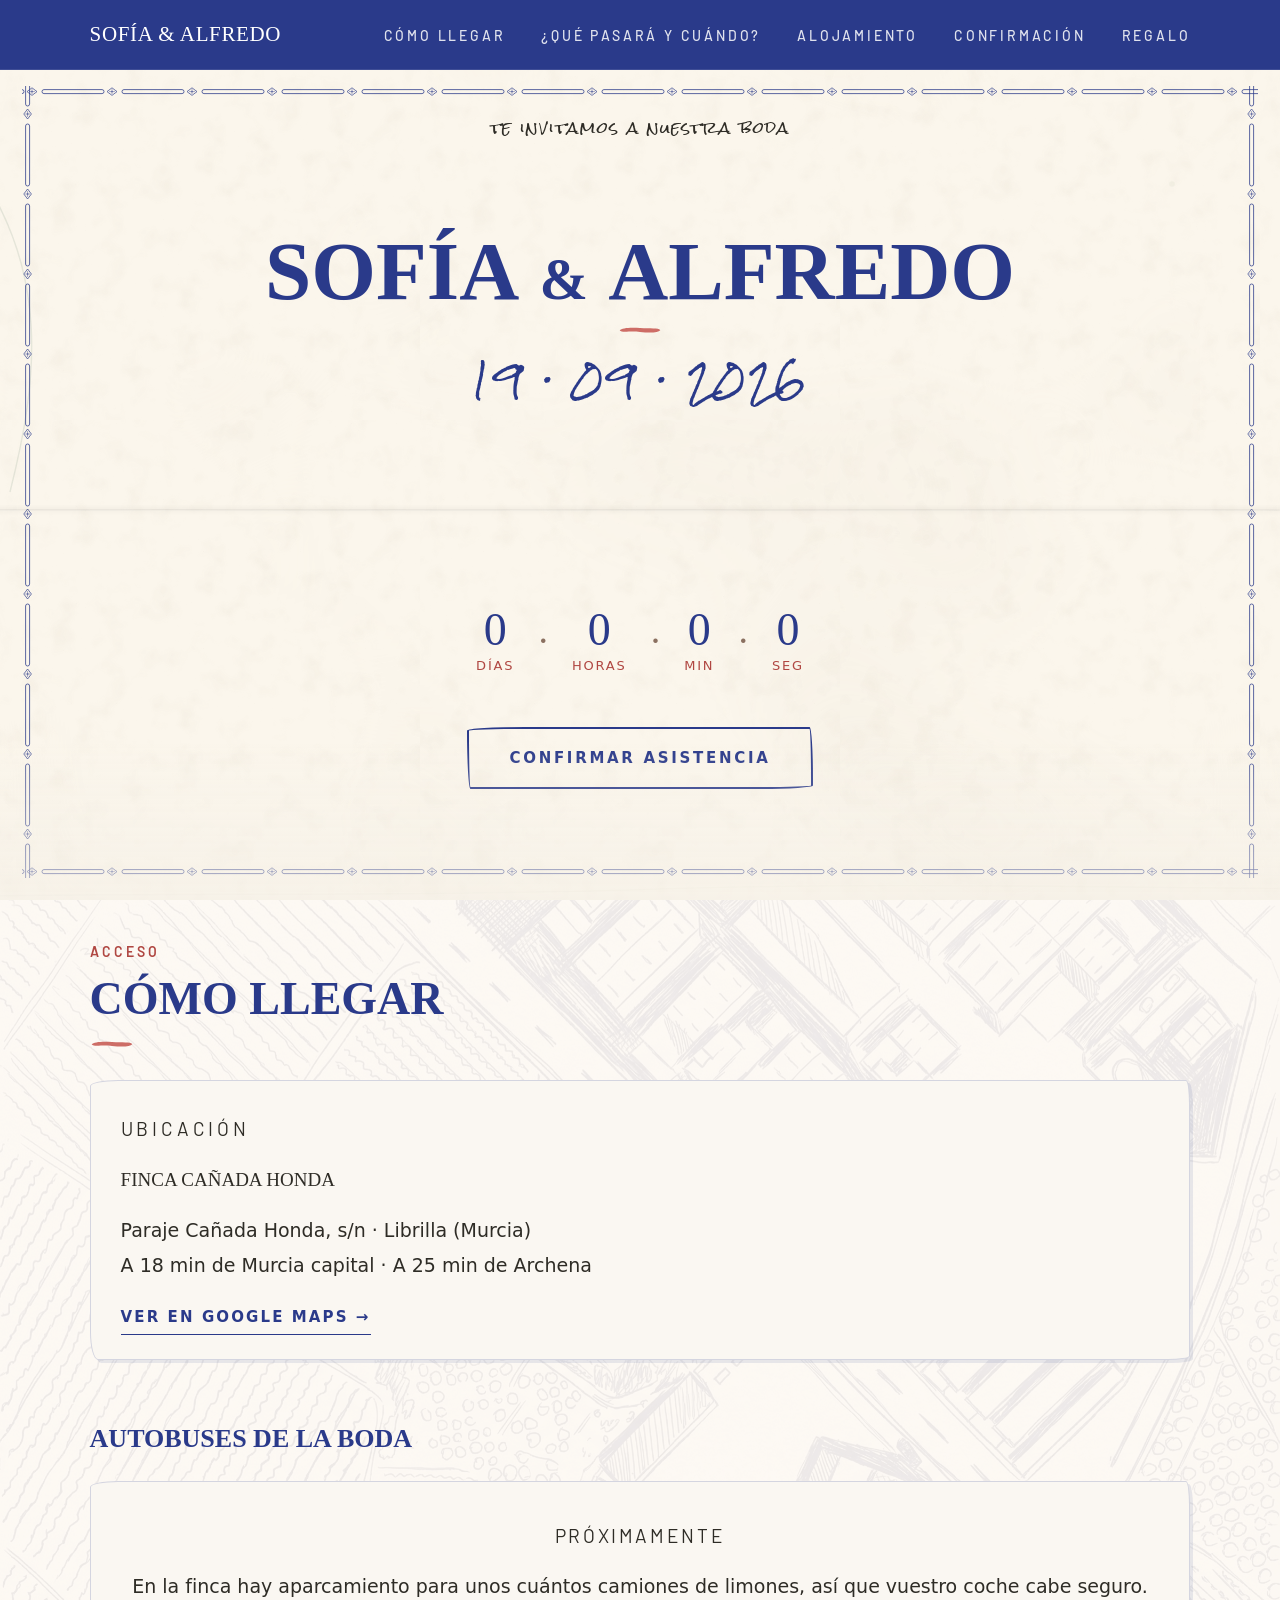
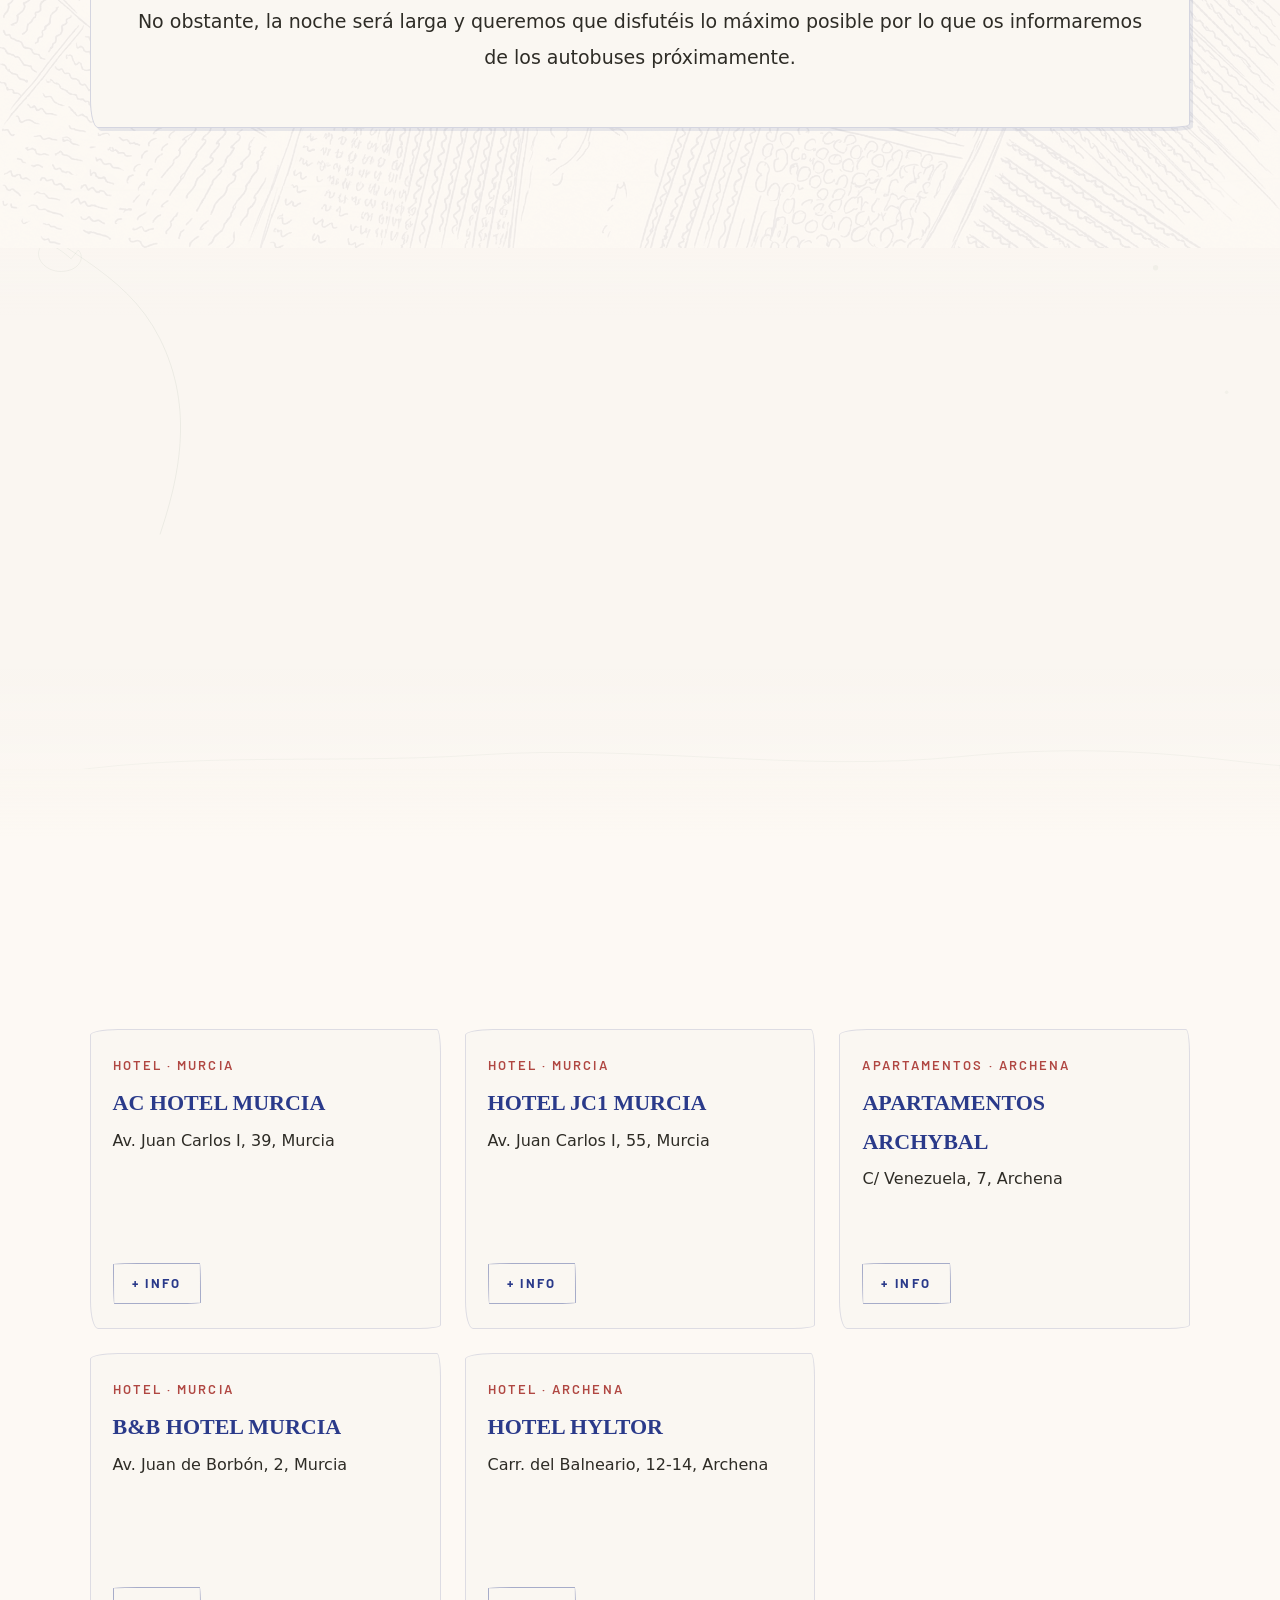
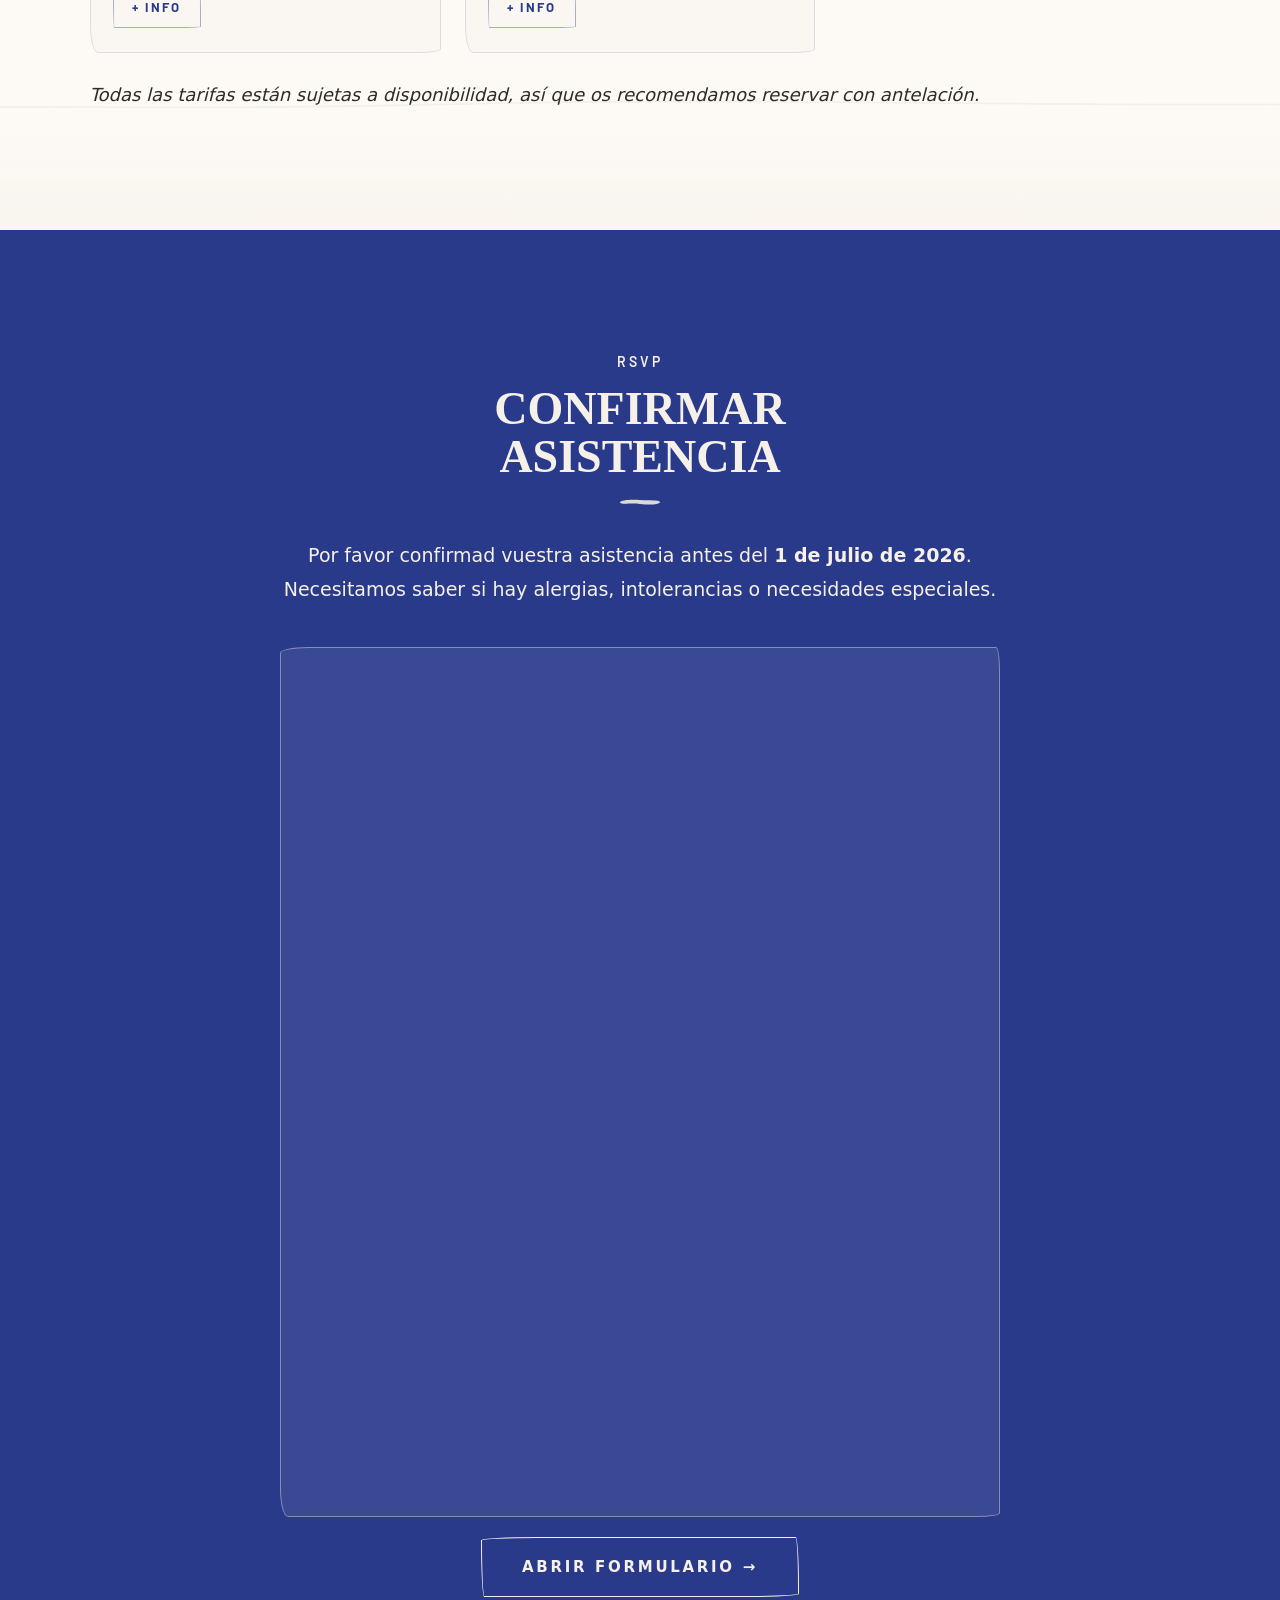
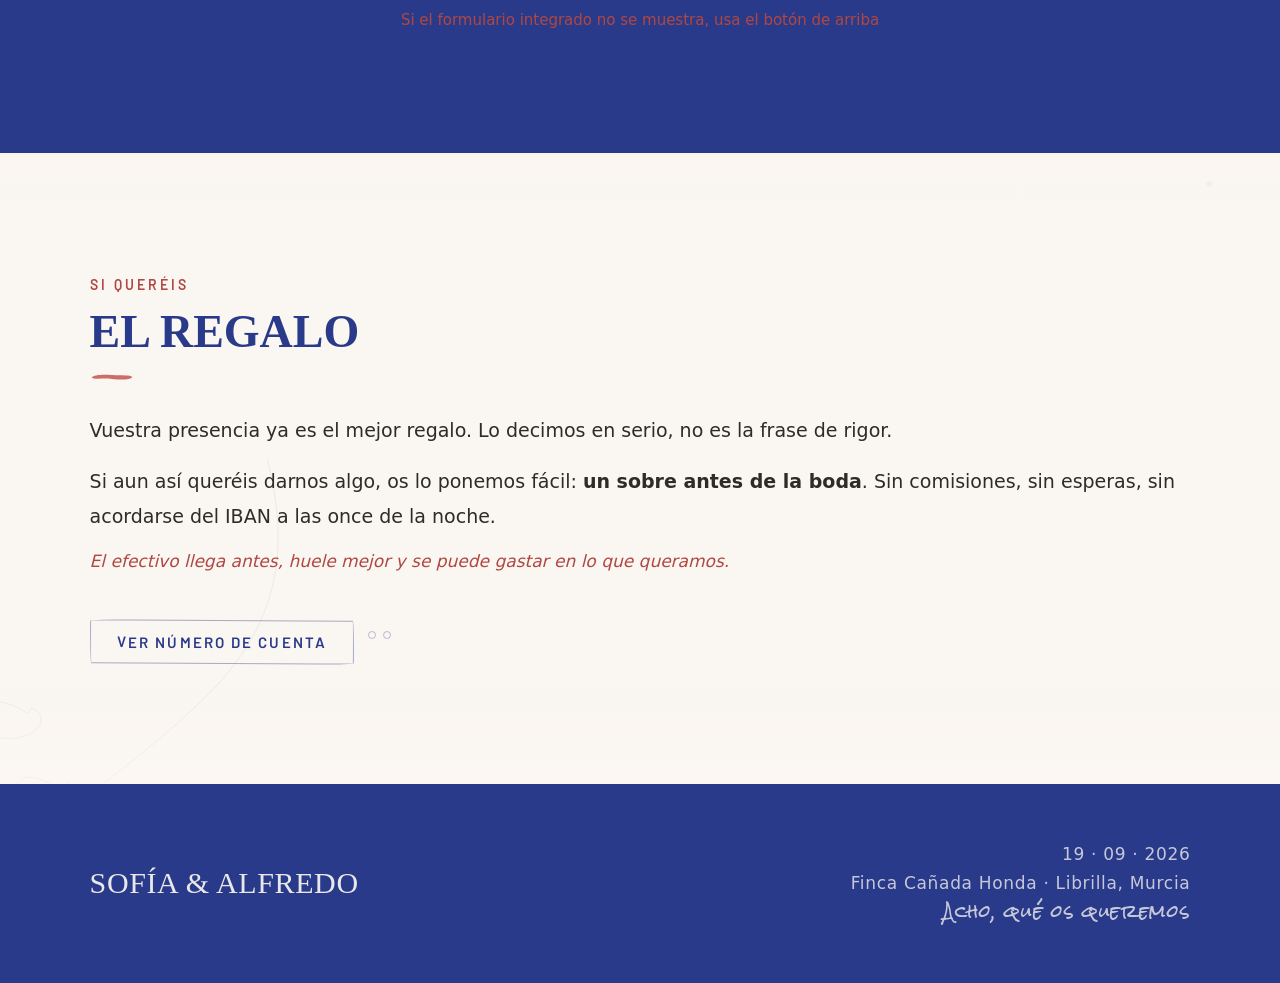
==== index.html @ ca41c2fd "Timeline: efecto dibujado a mano mucho más marcado - Círculos: beziers claramente asimétricos (radio" ====
<!DOCTYPE html>
<html lang="es">
<head>
  <meta charset="UTF-8" />
  <meta name="viewport" content="width=device-width, initial-scale=1.0" />
  <title>Boda Sofía & Alfredo</title>
  <link rel="icon" type="image/svg+xml" href="./favicon.svg" />
  <link rel="preconnect" href="https://fonts.googleapis.com">
  <link rel="preconnect" href="https://fonts.gstatic.com" crossorigin>
  <link href="https://fonts.googleapis.com/css2?family=Permanent+Marker&family=Shadows+Into+Light&family=Rock+Salt&family=Barlow:wght@500&display=swap" rel="stylesheet">
  <link rel="stylesheet" href="css/styles.css">
</head>
<body>

  <div aria-hidden="true" style="position: fixed; inset: 0; z-index: 0; pointer-events: none; overflow: hidden;">
    </div>

  <svg width="0" height="0" style="position: absolute;">
    <defs>
      <marker id="arrowhead" markerWidth="8" markerHeight="8" refX="6" refY="3" orient="auto">
        <path d="M0,0 L0,6 L8,3 z" fill="#2d5a3d" opacity="0.75" />
      </marker>
      <filter id="hand-drawn" x="-12%" y="-12%" width="124%" height="124%">
        <feTurbulence type="fractalNoise" baseFrequency="0.065" numOctaves="4" seed="9" result="noise"/>
        <feDisplacementMap in="SourceGraphic" in2="noise" scale="3" xChannelSelector="R" yChannelSelector="G"/>
      </filter>
    </defs>
  </svg>

  <nav>
    <div class="nav-logo">sofía & alfredo</div>
    <button class="nav-toggle" id="nav-toggle" aria-label="Abrir menú">
      <span></span>
      <span></span>
      <span></span>
    </button>
    <ul class="nav-menu" id="nav-menu">
      <li><a href="#comoLlegar">Cómo Llegar</a></li>
      <li><a href="#finca">¿Qué pasará y cuándo?</a></li>
      <li><a href="#alojamiento">Alojamiento</a></li>
      <li><a href="#confirmacion">Confirmación</a></li>
      <li><a href="#regalo">Regalo</a></li>
    </ul>
  </nav>

  <section class="hero" id="inicio">
    <div class="plx-layer" data-speed="0.14">
      <svg viewBox="0 0 1440 900" preserveAspectRatio="xMidYMid slice" fill="none" xmlns="http://www.w3.org/2000/svg">
        <path d="M0,780 C240,760 480,772 720,764 C960,756 1200,768 1440,762 L1440,900 L0,900Z" stroke="#2d5a3d" strokeWidth="80" strokeLinecap="round" opacity="0.022"/>
        <path d="M0,60 C80,120 180,160 240,240 C300,320 290,400 270,480" stroke="#2d5a3d" strokeWidth="2" strokeLinecap="round" opacity="0.1"/>
        <path d="M110,140 C90,122 68,120 64,136 C60,152 76,168 98,162 C120,156 124,140 112,132Z" stroke="#2d5a3d" strokeWidth="1.4" opacity="0.09"/>
        <path d="M170,210 C148,192 124,192 122,208 C120,224 138,238 162,232 C186,226 188,210 174,202Z" stroke="#2d5a3d" strokeWidth="1.4" opacity="0.09"/>
        <path d="M212,298 C190,280 164,282 162,300 C160,318 180,332 204,324 C228,316 228,300 214,292Z" stroke="#2d5a3d" strokeWidth="1.4" opacity="0.09"/>
        <circle cx="900" cy="120" r="2.8" fill="#2d5a3d" opacity="0.05"/>
        <circle cx="1100" cy="260" r="2" fill="#2d5a3d" opacity="0.04"/>
        <circle cx="1320" cy="180" r="3.2" fill="#2d5a3d" opacity="0.04"/>
        <circle cx="1400" cy="380" r="1.8" fill="#2d5a3d" opacity="0.035"/>
      </svg>
    </div>

    <div class="hero-paper" aria-hidden="true"></div>
    <div class="hero-napkin" aria-hidden="true"></div>

    <div class="hero-l">
      <p class="hero-eyebrow">te invitamos a nuestra boda</p>
      <div class="hero-top">
        <h1 class="hero-names">sofía <span class="hero-amp">&</span> alfredo</h1>
        <span class="hero-rule"></span>
        <div class="hero-date-row">
          <p class="hero-date-embroidered">19 · 09 · 2026</p>
        </div>
      </div>
      <div class="hero-fold" aria-hidden="true"></div>
      <div class="hero-bottom">
        <div id="cd-widget" class="countdown" aria-label="Cuenta atrás">
          <div class="cd-block"><span class="cd-num" id="cd-d">—</span><span class="cd-lbl">días</span></div>
          <span class="cd-sep">·</span>
          <div class="cd-block"><span class="cd-num" id="cd-h">—</span><span class="cd-lbl">horas</span></div>
          <span class="cd-sep">·</span>
          <div class="cd-block"><span class="cd-num" id="cd-m">—</span><span class="cd-lbl">min</span></div>
          <span class="cd-sep">·</span>
          <div class="cd-block"><span class="cd-num" id="cd-s">—</span><span class="cd-lbl">seg</span></div>
        </div>

        <a href="#confirmacion" class="hero-cta">Confirmar asistencia</a>
      </div>
    </div>

    <div class="hero-r">
      <svg class="hero-svg" viewBox="0 0 480 560" fill="none" xmlns="http://www.w3.org/2000/svg">
        <rect width="480" height="560" fill="#f5f0e8" />
        <path class="sk d1" d="M-2 392 Q28 358 62 370 Q92 382 122 360 Q154 336 186 350 Q216 364 248 342 Q280 318 312 338 Q344 358 374 332 Q406 306 438 326 Q462 340 482 330 L482 422 L-2 422Z" stroke="#2d5a3d" strokeWidth="1.3" strokeLinecap="round" opacity="0.17"/>
        <path class="sk d1" d="M-2 410 Q38 390 78 402 Q120 414 164 398 Q208 382 252 396 Q296 410 342 392 Q384 376 428 392 Q454 400 482 390 L482 422 L-2 422Z" stroke="#2d5a3d" strokeWidth="1" strokeLinecap="round" opacity="0.11"/>
        <path class="sk d1" d="M2 422 Q60 420 120 423 Q182 426 242 422 Q302 418 362 424 Q422 430 478 421" stroke="#2d5a3d" strokeWidth="2" strokeLinecap="round"/>
        <path class="sk d2" d="M108 268 Q109 265 110 264 L350 263 Q351 265 351 267 L352 420 Q350 421 349 421 L109 422 Q107 421 107 420 Z" stroke="#2d5a3d" strokeWidth="2.2" strokeLinecap="round" strokeLinejoin="round"/>
        <path class="sk d2" d="M95 266 Q128 246 162 226 Q194 208 228 193 Q231 192 233 194 Q268 210 300 228 Q332 246 365 266" stroke="#2d5a3d" strokeWidth="2.2" strokeLinecap="round" strokeLinejoin="round"/>
        <path d="M102 271 Q162 253 230 198 Q296 252 358 271" stroke="#2d5a3d" strokeWidth="1" strokeLinecap="round" opacity="0.28"/>
        <path class="sk d3" d="M275 222 Q275 220 276 219 L299 218 Q300 220 300 222 L300 258 Q299 259 297 259 L275 259 Q273 258 274 257 Z" stroke="#2d5a3d" strokeWidth="1.8" strokeLinecap="round" strokeLinejoin="round"/>
        <path d="M284 218 Q280 206 285 196 Q290 186 283 176 Q277 167 281 158" stroke="#2d5a3d" strokeWidth="1.2" strokeLinecap="round" opacity="0.32"/>
        <path class="sk d3" d="M133 299 Q133 297 135 296 L178 295 Q180 297 180 300 L180 353 Q178 368 156 369 Q133 367 132 353 Z" stroke="#2d5a3d" strokeWidth="1.8" strokeLinecap="round" strokeLinejoin="round"/>
        <path d="M156 296 Q156 330 155 369" stroke="#2d5a3d" strokeWidth="1" strokeLinecap="round" opacity="0.42"/>
        <path d="M133 332 Q155 336 180 332" stroke="#2d5a3d" strokeWidth="1" strokeLinecap="round" opacity="0.33"/>
        <path class="sk d3" d="M262 295 Q264 294 265 294 L318 293 Q319 295 319 297 L319 347 Q318 348 317 348 L263 349 Q261 348 261 346 Z" stroke="#2d5a3d" strokeWidth="1.8" strokeLinecap="round" strokeLinejoin="round"/>
        <path d="M290 294 Q290 320 290 348" stroke="#2d5a3d" strokeWidth="1" strokeLinecap="round" opacity="0.4"/>
        <path d="M262 320 Q288 323 319 320" stroke="#2d5a3d" strokeWidth="1" strokeLinecap="round" opacity="0.4"/>
        <path class="sk d4" d="M199 421 Q198 356 200 344 Q207 321 229 320 Q251 320 258 344 Q260 355 259 421" stroke="#2d5a3d" strokeWidth="1.8" strokeLinecap="round"/>
        <path d="M199 382 Q228 385 259 382" stroke="#2d5a3d" strokeWidth="1" strokeLinecap="round" opacity="0.28"/>
        <path class="sk d3" d="M55 422 Q54 400 55 378 Q55 356 53 336 Q52 318 55 298 Q56 283 56 272" stroke="#2d5a3d" strokeWidth="3" strokeLinecap="round"/>
        <path class="sk d3" d="M55 338 Q46 323 38 308 Q32 296 28 283" stroke="#2d5a3d" strokeWidth="2.2" strokeLinecap="round"/>
        <path class="sk d3" d="M55 316 Q64 303 72 292 Q78 282 80 273" stroke="#2d5a3d" strokeWidth="2" strokeLinecap="round"/>
        <path class="sk d4" d="M56 253 Q40 248 29 257 Q16 267 18 280 Q20 294 33 300 Q47 305 61 298 Q76 290 77 276 Q79 260 66 253 Q62 250 56 253Z" stroke="#2d5a3d" strokeWidth="1.6" strokeLinecap="round"/>
        <path class="sk d4" d="M26 270 Q14 265 8 276 Q4 287 11 296 Q19 305 30 301 Q40 296 40 283Z" stroke="#2d5a3d" strokeWidth="1.4" strokeLinecap="round"/>
        <path class="sk d4" d="M72 265 Q62 256 55 265 Q49 274 56 284 Q64 293 77 287 Q85 279 78 267Z" stroke="#2d5a3d" strokeWidth="1.4" strokeLinecap="round"/>
        <path class="sk d3" d="M416 422 Q417 400 416 377 Q417 354 416 332 Q415 312 417 295 Q418 282 418 270" stroke="#2d5a3d" strokeWidth="3" strokeLinecap="round"/>
        <path class="sk d3" d="M417 336 Q425 318 432 306 Q440 294 447 281" stroke="#2d5a3d" strokeWidth="2.2" strokeLinecap="round"/>
        <path class="sk d3" d="M417 314 Q407 302 399 290 Q393 280 391 271" stroke="#2d5a3d" strokeWidth="2" strokeLinecap="round"/>
        <path class="sk d4" d="M417 250 Q401 244 390 254 Q379 264 381 278 Q383 292 396 299 Q409 304 423 297 Q435 288 435 273 Q435 256 421 249Z" stroke="#2d5a3d" strokeWidth="1.6" strokeLinecap="round"/>
        <path class="sk d4" d="M435 266 Q445 260 451 271 Q457 282 450 291 Q442 299 432 295Z" stroke="#2d5a3d" strokeWidth="1.4" strokeLinecap="round"/>
        <path class="sk d4" d="M384 268 Q373 262 367 273 Q363 284 372 292 Q381 299 393 294Z" stroke="#2d5a3d" strokeWidth="1.4" strokeLinecap="round"/>
        <path class="sk d1" d="M350 68 Q360 53 376 55 Q393 58 398 74 Q402 90 391 102 Q379 114 363 109 Q346 104 342 89 Q338 74 350 68Z" stroke="#2d5a3d" strokeWidth="1.5" strokeLinecap="round" opacity="0.33"/>
        <path class="sk d6" d="M140 156 Q146 149 150 153 Q153 157 158 150 Q162 145 167 152" stroke="#2d5a3d" strokeWidth="1.4" fill="none" strokeLinecap="round" opacity="0.48"/>
        <path class="sk d6" d="M202 131 Q207 124 210 128 Q213 132 217 126 Q220 121 225 127" stroke="#2d5a3d" strokeWidth="1.3" fill="none" strokeLinecap="round" opacity="0.42"/>
        <path class="sk d6" d="M274 143 Q278 138 281 141 Q283 145 286 139 Q289 135 293 140" stroke="#2d5a3d" strokeWidth="1.2" fill="none" strokeLinecap="round" opacity="0.38"/>
        <text x="240" y="486" fontFamily="Shadows Into Light, cursive" fontSize="17" fill="#2d5a3d" textAnchor="middle" opacity="0.52">Cañada Honda · Librilla</text>
        <text x="240" y="516" fontFamily="'Shadows Into Light', cursive" fontStyle="italic" fontSize="13" fill="#2d5a3d" textAnchor="middle" opacity="0.28" letterSpacing="3">Murcia · España</text>
      </svg>
    </div>
  </section>

  <section id="comoLlegar" class="finca-bg">
    <div class="plx-layer" data-speed="0.22">
      <svg viewBox="0 0 1440 900" preserveAspectRatio="xMidYMid slice" fill="none">
        <path d="M0,760 C180,720 360,740 540,728 C720,716 900,748 1080,730 C1260,712 1380,736 1440,740 L1440,900 L0,900Z" stroke="#2d5a3d" strokeWidth="1.5" opacity="0.07"/>
        <path d="M0,100 C60,160 140,180 180,260 C220,340 200,420 180,480" stroke="#2d5a3d" strokeWidth="1.6" strokeLinecap="round" opacity="0.08"/>
        <path d="M80,170 C62,154 48,148 44,160 C40,172 54,186 72,184 C90,182 96,168 88,160Z" stroke="#2d5a3d" strokeWidth="1.2" opacity="0.07"/>
        <circle cx="1300" cy="180" r="3" fill="#2d5a3d" opacity="0.05"/>
        <circle cx="1380" cy="320" r="2" fill="#2d5a3d" opacity="0.04"/>
      </svg>
    </div>

    <div class="finca-grid">
      <div class="finca-text reveal">
        <p class="s-tag">acceso</p>
        <h2 class="s-title">Cómo Llegar</h2>
        <span class="s-rule"></span>

        <div class="addr-card" style="margin-top: 32px;">
          <p class="addr-lbl">Ubicación</p>
          <p class="addr-name">Finca Cañada Honda</p>
          <p class="addr-sub">Paraje Cañada Honda, s/n · Librilla (Murcia)<br>A 18 min de Murcia capital · A 25 min de Archena</p>
          <a href="https://maps.app.goo.gl/nqv62JkHSgVdsHxt9?g_st=ic" class="addr-link" target="_blank" rel="noreferrer">Ver en Google Maps →</a>
        </div>

        <div class="buses-section" style="margin-top: 56px;">
          <h3 style="font-family: 'Permanent Marker', cursive; font-size: 26px; color: var(--ink); margin-bottom: 20px; text-transform: uppercase;">Autobuses de la boda</h3>

          <div class="bus-disclaimer">
            <p class="bus-lbl">próximamente</p>
            <p class="bus-disclaimer-text">En la finca hay aparcamiento para unos cuántos camiones de limones, así que vuestro coche cabe seguro. No obstante, la noche será larga y queremos que disfutéis lo máximo posible por lo que os informaremos de los autobuses próximamente.</p>
          </div>
        </div>
      </div>
    </div>
  </section>

  <section id="finca" class="alt">
    <div class="plx-layer" data-speed="0.22">
      <svg viewBox="0 0 1440 900" preserveAspectRatio="xMidYMid slice" fill="none">
        <path d="M0,760 C180,720 360,740 540,728 C720,716 900,748 1080,730 C1260,712 1380,736 1440,740 L1440,900 L0,900Z" stroke="#2d5a3d" strokeWidth="1.5" opacity="0.07"/>
        <path d="M0,100 C60,160 140,180 180,260 C220,340 200,420 180,480" stroke="#2d5a3d" strokeWidth="1.6" strokeLinecap="round" opacity="0.08"/>
        <path d="M80,170 C62,154 48,148 44,160 C40,172 54,186 72,184 C90,182 96,168 88,160Z" stroke="#2d5a3d" strokeWidth="1.2" opacity="0.07"/>
        <circle cx="1300" cy="180" r="3" fill="#2d5a3d" opacity="0.05"/>
        <circle cx="1380" cy="320" r="2" fill="#2d5a3d" opacity="0.04"/>
      </svg>
    </div>

    <div class="finca-grid">
      <div class="finca-text reveal">
        <p class="s-tag">el evento</p>
        <h2 class="s-title"> ¿Qué pasará y cuándo?</h2>
        <span class="s-rule"></span>

        <div class="timeline">
          <div class="tl">
            <span class="tl-marker" aria-hidden="true">
              <svg class="tl-dot-svg" viewBox="0 0 22 22" fill="none">
                <path class="tl-dot-path" d="M11,2.5 C16.5,1.8 21,6 20.5,11.5 C20,17.2 15.8,21 10.5,20.2 C5.2,19.4 1.5,15 2,9.8 C2.5,4.8 6.5,2.2 11.5,2.8" stroke="#2d5a3d" stroke-width="2.4" stroke-linecap="round"/>
                <circle class="tl-dot-fill" cx="11" cy="11" r="3.5" fill="#2d5a3d"/>
              </svg>
            </span>
            <div class="tl-content">
              <span class="tl-t">17:30</span>
              <h4 class="tl-name">Bienvenida</h4>
            </div>
          </div>
          <div class="tl">
            <span class="tl-marker" aria-hidden="true">
              <svg class="tl-dot-svg" viewBox="0 0 22 22" fill="none">
                <path class="tl-dot-path" d="M11,2.5 C16.5,1.8 21,6 20.5,11.5 C20,17.2 15.8,21 10.5,20.2 C5.2,19.4 1.5,15 2,9.8 C2.5,4.8 6.5,2.2 11.5,2.8" stroke="#2d5a3d" stroke-width="2.4" stroke-linecap="round"/>
                <circle class="tl-dot-fill" cx="11" cy="11" r="3.5" fill="#2d5a3d"/>
              </svg>
            </span>
            <div class="tl-content">
              <span class="tl-t">18:00</span>
              <h4 class="tl-name">Ceremonia</h4>
            </div>
          </div>
          <div class="tl">
            <span class="tl-marker" aria-hidden="true">
              <svg class="tl-dot-svg" viewBox="0 0 22 22" fill="none">
                <path class="tl-dot-path" d="M11,2.5 C16.5,1.8 21,6 20.5,11.5 C20,17.2 15.8,21 10.5,20.2 C5.2,19.4 1.5,15 2,9.8 C2.5,4.8 6.5,2.2 11.5,2.8" stroke="#2d5a3d" stroke-width="2.4" stroke-linecap="round"/>
                <circle class="tl-dot-fill" cx="11" cy="11" r="3.5" fill="#2d5a3d"/>
              </svg>
            </span>
            <div class="tl-content">
              <span class="tl-t">19:00</span>
              <h4 class="tl-name">Cóctel</h4>
            </div>
          </div>
          <div class="tl">
            <span class="tl-marker" aria-hidden="true">
              <svg class="tl-dot-svg" viewBox="0 0 22 22" fill="none">
                <path class="tl-dot-path" d="M11,2.5 C16.5,1.8 21,6 20.5,11.5 C20,17.2 15.8,21 10.5,20.2 C5.2,19.4 1.5,15 2,9.8 C2.5,4.8 6.5,2.2 11.5,2.8" stroke="#2d5a3d" stroke-width="2.4" stroke-linecap="round"/>
                <circle class="tl-dot-fill" cx="11" cy="11" r="3.5" fill="#2d5a3d"/>
              </svg>
            </span>
            <div class="tl-content">
              <span class="tl-t">21:00</span>
              <h4 class="tl-name">Cena</h4>
            </div>
          </div>
          <div class="tl">
            <span class="tl-marker" aria-hidden="true">
              <svg class="tl-dot-svg" viewBox="0 0 22 22" fill="none">
                <path class="tl-dot-path" d="M11,2.5 C16.5,1.8 21,6 20.5,11.5 C20,17.2 15.8,21 10.5,20.2 C5.2,19.4 1.5,15 2,9.8 C2.5,4.8 6.5,2.2 11.5,2.8" stroke="#2d5a3d" stroke-width="2.4" stroke-linecap="round"/>
                <circle class="tl-dot-fill" cx="11" cy="11" r="3.5" fill="#2d5a3d"/>
              </svg>
            </span>
            <div class="tl-content">
              <span class="tl-t">23:00</span>
              <h4 class="tl-name">Fiestecica</h4>
            </div>
          </div>
        </div>
      </div>
    </div>
  </section>

  <section id="alojamiento">
    <div class="plx-layer" data-speed="0.28">
      <svg viewBox="0 0 1440 900" preserveAspectRatio="xMidYMid slice" fill="none">
        <path d="M1380,900 C1380,760 1378,640 1382,540 C1385,480 1380,440 1382,400" stroke="#2d5a3d" strokeWidth="2.5" strokeLinecap="round" opacity="0.06"/>
        <path d="M0,700 C200,692 400,700 600,695 C800,690 1000,698 1200,694" stroke="#2d5a3d" strokeWidth="1" strokeLinecap="round" opacity="0.05"/>
      </svg>
    </div>

    <p class="s-tag reveal">descansar</p>
    <h2 class="s-title reveal">Alojamiento</h2>
    <span class="s-rule reveal"></span>

    <div class="hotels">

      <div class="alojamiento-card reveal" onclick="this.classList.toggle('flipped')">
        <div class="card-inner">
          <div class="card-front">
            <span class="etiqueta">Hotel · Murcia</span>
            <h3 class="card-hotel-name">AC Hotel Murcia</h3>
            <p class="direccion">Av. Juan Carlos I, 39, Murcia</p>
            <div class="btn-flip">+ info</div>
          </div>
          <div class="card-back">
            <ul>
              <li><strong>Hab. Plus Standard:</strong> 88 € + IVA</li>
              <li><strong>Hab. Standard:</strong> 73 € + IVA</li>
              <li><strong>Desayuno:</strong> 11 € + IVA</li>
              <li>15 habitaciones prebloqueadas.</li>
              <li><strong>Reservas:</strong> <a href="mailto:reception.murcia@achmhotels.com">reception.murcia@achmhotels.com</a> · <a href="tel:968274250">968 27 42 50</a></li>
              <li><strong>Ref.:</strong> Boda Sofia &amp; Alfredo 19 sept 26</li>
            </ul>
            <div class="btn-flip btn-flip--back">← volver</div>
          </div>
        </div>
      </div>

      <div class="alojamiento-card reveal" style="transition-delay: .1s;" onclick="this.classList.toggle('flipped')">
        <div class="card-inner">
          <div class="card-front">
            <span class="etiqueta">Hotel · Murcia</span>
            <h3 class="card-hotel-name">Hotel JC1 Murcia</h3>
            <p class="direccion">Av. Juan Carlos I, 55, Murcia</p>
            <div class="btn-flip">+ info</div>
          </div>
          <div class="card-back">
            <ul>
              <li><strong>Código:</strong> BODASOFIAYALFREDO <em>(5% dto)</em></li>
              <li><strong>Reservas:</strong> <a href="https://www.sercotelhoteles.com" target="_blank" rel="noreferrer">www.sercotelhoteles.com</a></li>
              <li>Late check-out gratuito hasta las 14:00 h.</li>
              <li><em>Válido hasta el 04/09/2026.</em></li>
            </ul>
            <div class="btn-flip btn-flip--back">← volver</div>
          </div>
        </div>
      </div>

      <div class="alojamiento-card reveal" style="transition-delay: .2s;" onclick="this.classList.toggle('flipped')">
        <div class="card-inner">
          <div class="card-front">
            <span class="etiqueta">Apartamentos · Archena</span>
            <h3 class="card-hotel-name">Apartamentos Archybal</h3>
            <p class="direccion">C/ Venezuela, 7, Archena</p>
            <div class="btn-flip">+ info</div>
          </div>
          <div class="card-back">
            <ul>
              <li><strong>2 personas:</strong> 65 €/noche</li>
              <li><strong>3-4 personas:</strong> 95 €/noche</li>
              <li><strong>Suite:</strong> 80 €/noche</li>
              <li><strong>Reservas:</strong> <a href="tel:968674822">968 674 822</a> / <a href="tel:605819103">605 819 103</a> · <a href="mailto:info@apartamentosarchybal.com">info@apartamentosarchybal.com</a></li>
              <li>Pago anticipado. Cancelación gratuita hasta 48 h.</li>
            </ul>
            <div class="btn-flip btn-flip--back">← volver</div>
          </div>
        </div>
      </div>

      <div class="alojamiento-card reveal" style="transition-delay: .3s;" onclick="this.classList.toggle('flipped')">
        <div class="card-inner">
          <div class="card-front">
            <span class="etiqueta">Hotel · Murcia</span>
            <h3 class="card-hotel-name">B&amp;B Hotel Murcia</h3>
            <p class="direccion">Av. Juan de Borbón, 2, Murcia</p>
            <div class="btn-flip">+ info</div>
          </div>
          <div class="card-back">
            <ul>
              <li><strong>Código:</strong> BODASOFIAYALFREDOxBB</li>
              <li><strong>Individual:</strong> 69 € · <strong>Doble:</strong> 74 €</li>
              <li>Desayuno incluido. Parking gratuito.</li>
              <li>Pago del 50% para reservar.</li>
              <li><em>Disponible hasta 01/06/2026.</em></li>
            </ul>
            <div class="btn-flip btn-flip--back">← volver</div>
          </div>
        </div>
      </div>

      <div class="alojamiento-card reveal" style="transition-delay: .4s;" onclick="this.classList.toggle('flipped')">
        <div class="card-inner">
          <div class="card-front">
            <span class="etiqueta">Hotel · Archena</span>
            <h3 class="card-hotel-name">Hotel Hyltor</h3>
            <p class="direccion">Carr. del Balneario, 12-14, Archena</p>
            <div class="btn-flip">+ info</div>
          </div>
          <div class="card-back">
            <ul>
              <li><strong>Individual:</strong> 70 € · <strong>Junior Matrimonial:</strong> 85 € · <strong>Doble:</strong> 95 €</li>
              <li>Desayuno incluido.</li>
              <li><strong>Descuentos:</strong> 5% (2 noches) · 10% (3 o más noches)</li>
              <li>Check-in: 13:30 h · Check-out: 11:30 h</li>
              <li><em>Reserva recomendada con 45 días de antelación.</em></li>
            </ul>
            <div class="btn-flip btn-flip--back">← volver</div>
          </div>
        </div>
      </div>

    </div>

    <p class="hotels-note reveal">Todas las tarifas están sujetas a disponibilidad, así que os recomendamos reservar con antelación.</p>
  </section>

  <section id="confirmacion" style="background: var(--ink);">
    <div class="form-wrap reveal">
      <p class="s-tag">rsvp</p>
      <h2 class="s-title">Confirmar<br>Asistencia</h2>
      <span class="s-rule" style="margin: 18px auto 32px;"></span>
      <p class="form-intro">Por favor confirmad vuestra asistencia antes del <strong>1 de julio de 2026</strong>. Necesitamos saber si hay alergias, intolerancias o necesidades especiales.</p>

      <div class="gform-wrap">
        <iframe src="https://forms.gle/6UwZjYDCxcjFYhtC6" style="display: block; width: 100%; height: 860px; border: none; background: transparent;" title="Formulario de confirmación de asistencia" onerror="this.innerHTML='Cargando…'">Cargando…</iframe>
      </div>

      <div style="margin-top: 20px; text-align: center;">
        <a href="https://forms.gle/6UwZjYDCxcjFYhtC6" target="_blank" rel="noreferrer" class="hero-cta" style="margin-top: 0; display: inline-block;">Abrir formulario →</a>
        <p style="margin-top: 10px; font-size: 15px; font-weight: 300; color: var(--ink-pale);">Si el formulario integrado no se muestra, usa el botón de arriba</p>
      </div>
    </div>
  </section>

  <section id="regalo" class="alt">
    <div class="plx-layer" data-speed="0.18">
      <svg viewBox="0 0 1440 900" preserveAspectRatio="xMidYMid slice" fill="none">
        <path d="M0,900 C100,820 200,760 280,680 C360,600 360,520 340,440" stroke="#2d5a3d" strokeWidth="2" strokeLinecap="round" opacity="0.08"/>
        <path d="M130,780 C110,762 88,760 84,774 C80,788 96,804 118,800 C140,796 146,778 136,770Z" stroke="#2d5a3d" strokeWidth="1.4" opacity="0.07"/>
        <path d="M96,700 C74,684 50,684 48,700 C46,716 64,730 88,724 C112,718 116,702 100,694Z" stroke="#2d5a3d" strokeWidth="1.4" opacity="0.07"/>
        <circle cx="1300" cy="160" r="3" fill="#2d5a3d" opacity="0.05"/>
        <circle cx="1380" cy="280" r="2" fill="#2d5a3d" opacity="0.04"/>
      </svg>
    </div>

    <div class="regalo-grid">
      <div class="regalo-text reveal">
        <p class="s-tag">si queréis</p>
        <h2 class="s-title">El Regalo</h2>
        <span class="s-rule"></span>
        <p>Vuestra presencia ya es el mejor regalo. Lo decimos en serio, no es la frase de rigor.</p>
        <p>Si aun así queréis darnos algo, os lo ponemos fácil: <strong>un sobre antes de la boda</strong>. Sin comisiones, sin esperas, sin acordarse del IBAN a las once de la noche.</p>
        <p style="font-style: italic; font-size: 17px; color: var(--ink-pale); margin-top: -4px;">El efectivo llega antes, huele mejor y se puede gastar en lo que queramos.</p>

        <div id="gift-section" style="margin-top: 28px;">
          <div id="gift-hint" role="status" aria-live="polite" style="display: none; background: rgba(26,42,159,0.05); border: 1px solid var(--ink-faint); border-radius: 2px; padding: 14px 18px; margin-bottom: 16px; font-size: 17px; font-weight: 300; color: var(--text-mid); line-height: 1.7;"></div>
          <div style="display: flex; align-items: center; gap: 14px; flex-wrap: wrap;">
            <button id="gift-btn" class="copy-btn" style="font-size: 15px; padding: 12px 26px;" aria-label="Ver número de cuenta – paso 1 de 2">Ver número de cuenta</button>
            <span id="gift-progress" aria-hidden="true" style="display: inline-flex; gap: 7px; align-items: center; vertical-align: middle;">
              <span style="width:8px;height:8px;border-radius:50%;border:1.5px solid rgba(42,58,138,.3);display:inline-block;"></span>
              <span style="width:8px;height:8px;border-radius:50%;border:1.5px solid rgba(42,58,138,.3);display:inline-block;"></span>
            </span>
          </div>
        </div>

        <div id="iban-container" class="iban-box" style="display: none; margin-top: 28px;">
          <p style="font-size: 16px; font-weight: 300; color: var(--ink-pale); margin-bottom: 14px; font-style: italic;">Está bien, está bien… Aquí lo tienes. Pero ya sabes dónde está el cajero.</p>
          <p class="iban-lbl">Aportación para nuestra primera casa</p>
          <p class="iban-nombre">Sofía Perea & Alfredo Torregrosa</p>
          <p class="iban-num">ES58 1563 2626 3932 6620 6515</p>
          <button id="copy-iban" class="copy-btn">Copiar IBAN</button>
        </div>

      </div>
    </div>
  </section>

  <footer>
    <div class="ft-name">sofía & alfredo</div>
    <div class="ft-info">
      19 · 09 · 2026<br>
      Finca Cañada Honda · Librilla, Murcia<br>
      <span style="font-family: 'Rock Salt', cursive;">Acho, qué os queremos</span>
    </div>
  </footer>

  <script src="js/main.js"></script>
</body>
</html>
---- css/styles.css ----
:root {
  --ink: #2a3a8a;
  --ink-mid: #2d5a3d;
  --ink-pale: #b04742;
  --ink-ghost: #8b7060;
  --ink-faint: #f5f0e8;
  --paper: #faf7f2;
  --paper-alt: #f4efe6;
  --cream: #fdfbf7;
  --text: #1a1818;
  --text-mid: #2e2c26;
  --annot: #b04742;
  /* Sketch shadow — replaces glass glow */
  --sketch-shadow: 3px 3px 0 rgba(42,58,138,.10);
  /* Side spacing — applied as inner padding so section backgrounds still
     extend edge-to-edge and no visible cut appears on the sides. */
  --side-pad: clamp(24px, 7vw, 140px);
}

* { margin: 0; padding: 0; box-sizing: border-box; }
html { scroll-behavior: smooth; }
body {
  background-color: #fdf9f4;
  color: var(--text);
  font-family: system-ui, -apple-system, 'Helvetica Neue', Arial, sans-serif;
  font-weight: 400;
  font-size: 19px;
  line-height: 1.75;
  overflow-x: hidden;
  position: relative;
  -webkit-text-size-adjust: 100%;
}

section { isolation: isolate; position: relative; overflow: hidden; padding: 120px var(--side-pad); background: transparent; }
section.alt { background: #00000003; }
section:after { content: ""; position: absolute; bottom: 0; left: 0; right: 0; height: 100px; pointer-events: none; z-index: 2; }
section:not(.alt):after { background: linear-gradient(to bottom, #fdf9f400, #f4efe666); }
section.alt:after { background: linear-gradient(to bottom, #f4efe600, #fdf9f466); }
section.hero:after { height: 160px; background: linear-gradient(to bottom, #fdf9f400, #f4efe68c); }
section:before { content: ""; position: absolute; top: 0; left: 0; right: 0; height: 70px; pointer-events: none; z-index: 2; }
section:not(.alt):before { background: linear-gradient(to top, #fdf9f400, #f4efe633); }
section.alt:before { background: linear-gradient(to top, #f4efe600, #fdf9f433); }
section.hero:before { display: none; }
section > *:not(.plx-layer) { position: relative; z-index: 1; }

footer { position: relative; z-index: 5; background: var(--ink); padding: 56px var(--side-pad); display: flex; justify-content: space-between; align-items: center; }

nav {
  position: fixed; top: 0; left: 0; right: 0; z-index: 200; padding: 16px var(--side-pad);
  display: flex; justify-content: space-between; align-items: center;
  background: var(--ink); backdrop-filter: blur(16px); -webkit-backdrop-filter: blur(16px);
  border-bottom: 1px solid rgba(255,255,255,.1);
}
.nav-logo { font-family: 'Permanent Marker', cursive; font-size: 21px; color: white; text-transform: uppercase; letter-spacing: .03em; }
.nav-toggle { display: none; }
.nav-menu { list-style: none; display: flex; gap: 36px; }
nav a { font-family: 'Barlow', sans-serif; font-size: 14px; font-weight: 500; letter-spacing: .2em; text-transform: uppercase; color: white; text-decoration: none; opacity: .85; transition: opacity .2s; }
nav a:hover { opacity: 1; }

/* Hamburger Menu Styles */
.nav-toggle {
  position: relative;
  width: 32px;
  height: 26px;
  background: none;
  border: none;
  cursor: pointer;
  padding: 0;
  margin: 0;
}

.nav-toggle span {
  position: absolute;
  display: block;
  width: 100%;
  height: 3px;
  background-color: white;
  border-radius: 2px;
  transition: all 0.3s ease;
  left: 0;
}

.nav-toggle span:nth-child(1) { top: 0; }
.nav-toggle span:nth-child(2) { top: 11px; opacity: 1; }
.nav-toggle span:nth-child(3) { top: 22px; }

.nav-toggle.active span:nth-child(1) {
  transform: rotate(45deg);
  top: 11px;
}

.nav-toggle.active span:nth-child(2) {
  opacity: 0;
}

.nav-toggle.active span:nth-child(3) {
  transform: rotate(-45deg);
  top: 11px;
}

.hero {
  min-height: 100vh;
  display: grid;
  grid-template-columns: 1fr;
  padding: 86px var(--side-pad) 22px;
  background-color: #fbf6ec;
}
.hero > .hero-paper {
  position: absolute;
  inset: 0;
  pointer-events: none;
  z-index: 0;
  opacity: 0.7;
  mix-blend-mode: multiply;
  background-image:
    url("data:image/svg+xml;utf8,<svg xmlns='http://www.w3.org/2000/svg' width='280' height='280'><filter id='n'><feTurbulence type='fractalNoise' baseFrequency='1.4' numOctaves='3' stitchTiles='stitch' seed='4'/><feColorMatrix values='0 0 0 0 0.42 0 0 0 0 0.36 0 0 0 0 0.28 0.4 0 0 0 -0.32'/></filter><rect width='100%' height='100%' filter='url(%23n)'/></svg>"),
    url("data:image/svg+xml;utf8,<svg xmlns='http://www.w3.org/2000/svg' width='420' height='420'><filter id='b'><feTurbulence type='fractalNoise' baseFrequency='0.04' numOctaves='3' stitchTiles='stitch' seed='17'/><feColorMatrix values='0 0 0 0 0.4 0 0 0 0 0.34 0 0 0 0 0.25 0.2 0 0 0 -0.1'/></filter><rect width='100%' height='100%' filter='url(%23b)'/></svg>"),
    url("data:image/svg+xml;utf8,<svg xmlns='http://www.w3.org/2000/svg' width='1200' height='1200'><filter id='t'><feTurbulence type='fractalNoise' baseFrequency='0.003' numOctaves='2' stitchTiles='stitch' seed='29'/><feColorMatrix values='0 0 0 0 0.32 0 0 0 0 0.27 0 0 0 0 0.2 0.18 0 0 0 -0.09'/></filter><rect width='100%' height='100%' filter='url(%23t)'/></svg>");
  background-repeat: repeat, repeat, repeat;
  background-size: 280px 280px, 420px 420px, 1200px 1200px;
}
.hero > .hero-napkin {
  position: absolute;
  top: 86px; right: 22px; bottom: 22px; left: 22px;
  pointer-events: none;
  z-index: 0;
  background-image:
    url("data:image/svg+xml;utf8,<svg xmlns='http://www.w3.org/2000/svg' viewBox='0 0 80 12'><path d='M4 3.6 L62 3.6 A2 2 0 0 1 62 7.6 L4 7.6 A2 2 0 0 1 4 3.6 Z' fill='none' stroke='%232a3a8a' stroke-width='0.9' opacity='0.85'/><path d='M67 5.6 L72 1.8 L77 5.6 L72 9.4 Z' fill='none' stroke='%232a3a8a' stroke-width='0.8' opacity='0.85'/><path d='M69 5.6 L75 5.6 M72 3.2 L72 8' fill='none' stroke='%232a3a8a' stroke-width='0.6' opacity='0.7'/><circle cx='72' cy='5.6' r='0.7' fill='none' stroke='%232a3a8a' stroke-width='0.5' opacity='0.7'/></svg>"),
    url("data:image/svg+xml;utf8,<svg xmlns='http://www.w3.org/2000/svg' viewBox='0 0 80 12'><path d='M4 3.6 L62 3.6 A2 2 0 0 1 62 7.6 L4 7.6 A2 2 0 0 1 4 3.6 Z' fill='none' stroke='%232a3a8a' stroke-width='0.9' opacity='0.85'/><path d='M67 5.6 L72 1.8 L77 5.6 L72 9.4 Z' fill='none' stroke='%232a3a8a' stroke-width='0.8' opacity='0.85'/><path d='M69 5.6 L75 5.6 M72 3.2 L72 8' fill='none' stroke='%232a3a8a' stroke-width='0.6' opacity='0.7'/><circle cx='72' cy='5.6' r='0.7' fill='none' stroke='%232a3a8a' stroke-width='0.5' opacity='0.7'/></svg>"),
    url("data:image/svg+xml;utf8,<svg xmlns='http://www.w3.org/2000/svg' viewBox='0 0 12 80'><path d='M3.6 4 L3.6 62 A2 2 0 0 0 7.6 62 L7.6 4 A2 2 0 0 0 3.6 4 Z' fill='none' stroke='%232a3a8a' stroke-width='0.9' opacity='0.85'/><path d='M5.6 67 L9.4 72 L5.6 77 L1.8 72 Z' fill='none' stroke='%232a3a8a' stroke-width='0.8' opacity='0.85'/><path d='M5.6 69 L5.6 75 M3.2 72 L8 72' fill='none' stroke='%232a3a8a' stroke-width='0.6' opacity='0.7'/><circle cx='5.6' cy='72' r='0.7' fill='none' stroke='%232a3a8a' stroke-width='0.5' opacity='0.7'/></svg>"),
    url("data:image/svg+xml;utf8,<svg xmlns='http://www.w3.org/2000/svg' viewBox='0 0 12 80'><path d='M3.6 4 L3.6 62 A2 2 0 0 0 7.6 62 L7.6 4 A2 2 0 0 0 3.6 4 Z' fill='none' stroke='%232a3a8a' stroke-width='0.9' opacity='0.85'/><path d='M5.6 67 L9.4 72 L5.6 77 L1.8 72 Z' fill='none' stroke='%232a3a8a' stroke-width='0.8' opacity='0.85'/><path d='M5.6 69 L5.6 75 M3.2 72 L8 72' fill='none' stroke='%232a3a8a' stroke-width='0.6' opacity='0.7'/><circle cx='5.6' cy='72' r='0.7' fill='none' stroke='%232a3a8a' stroke-width='0.5' opacity='0.7'/></svg>");
  background-position: top center, bottom center, left center, right center;
  background-repeat: repeat-x, repeat-x, repeat-y, repeat-y;
  background-size: 80px 12px, 80px 12px, 12px 80px, 12px 80px;
}
.hero-l { display: grid; grid-template-rows: auto 1fr auto 1fr; justify-items: center; text-align: center; padding: 0; }
.hero-top, .hero-bottom { display: flex; flex-direction: column; align-items: center; justify-content: center; }
.hero-eyebrow { font-family: 'Rock Salt', cursive; font-size: 16px; font-weight: 300; letter-spacing: .06em; color: var(--text-mid); margin: 28px 0 0; align-self: start; animation: fadeUp .8s ease both; }
.hero-names { font-family: 'Permanent Marker', cursive; font-size: clamp(52px, 6.5vw, 88px); line-height: .9; color: var(--ink); text-transform: uppercase; animation: fadeUp .8s .1s ease both; }
.hero-amp { font-size: .7em; margin: 0 4px; display: inline-block; color: var(--ink); }
.hero-rule { display: block; width: 68px; height: 7px; background: url("data:image/svg+xml,%3Csvg xmlns='http://www.w3.org/2000/svg' viewBox='0 0 60 10'%3E%3Cpath d='M1,5 C4,1.5 15,0.5 30,1.5 C45,2.5 56,1 59,4.5 C56,8 45,8.5 30,7 C15,5.5 4,8.5 1,5Z' fill='%23c85a54' opacity='.88'/%3E%3C/svg%3E") center/100% 100% no-repeat; margin: 18px 0 8px; animation: growLine 1s .28s ease both; }
.hero-date-row { display: flex; align-items: flex-end; gap: 10px; animation: fadeUp .8s .22s ease both; justify-content: center; }
.hero-day { font-weight: 300; font-size: 96px; color: var(--ink); line-height: 1; }
.hero-date-stacked { display: flex; flex-direction: column; gap: 2px; }
.hero-month { font-weight: 500; font-size: 28px; color: var(--ink); letter-spacing: .08em; text-transform: uppercase; }
.hero-year { font-weight: 300; font-size: 22px; color: var(--ink-pale); }
.hero-date-embroidered { font-family: 'Rock Salt', cursive; font-size: 34px; color: var(--ink); font-weight: 300; margin: 8px 0 0; letter-spacing: 0.08em; animation: fadeUp .8s .22s ease both; }
.hero-place { margin-top: 88px; font-family: 'Rock Salt', cursive; font-size: 19px; color: var(--annot); animation: fadeUp .8s .34s ease both; }
.hero-fold {
  position: relative;
  align-self: center;
  width: 1px;
  height: 16px;
  margin: 0;
  pointer-events: none;
  animation: fadeUp .8s .4s ease both;
}
.hero-fold::before {
  content: "";
  position: absolute;
  top: 0;
  height: 100%;
  left: 50%;
  width: 100vw;
  transform: translateX(-50%);
  background-image: url("data:image/svg+xml;utf8,<svg xmlns='http://www.w3.org/2000/svg' viewBox='0 0 1600 16' preserveAspectRatio='none'><defs><linearGradient id='gT' x1='0' x2='0' y1='0' y2='1'><stop offset='0' stop-color='black' stop-opacity='0'/><stop offset='1' stop-color='black' stop-opacity='0.035'/></linearGradient><linearGradient id='gB' x1='0' x2='0' y1='0' y2='1'><stop offset='0' stop-color='black' stop-opacity='0.02'/><stop offset='1' stop-color='black' stop-opacity='0'/></linearGradient></defs><rect x='0' y='2.5' width='1600' height='5.5' fill='url(%23gT)'/><rect x='0' y='8.7' width='1600' height='4.5' fill='url(%23gB)'/><line x1='0' y1='8.5' x2='1600' y2='8.5' stroke='white' stroke-opacity='0.18' stroke-width='0.4'/><path d='M0 7.96 C55 7.74 120 8.12 185 7.83 C240 7.66 305 8.07 365 7.94 C425 8.11 495 7.7 555 8.02 C620 7.78 685 8.14 745 7.86 C810 7.96 880 7.72 945 8.08 C1010 7.84 1075 8.1 1140 7.88 C1205 8.06 1270 7.74 1335 7.99 C1400 8.13 1470 7.82 1535 7.94 C1575 8.04 1600 7.9 1600 7.95' stroke='black' stroke-opacity='0.12' stroke-width='0.55' fill='none' stroke-linecap='round'/><path d='M0 8.62 C90 8.44 180 8.66 280 8.5 C370 8.6 470 8.42 565 8.55 C660 8.65 760 8.42 855 8.55 C950 8.62 1050 8.4 1145 8.58 C1240 8.5 1340 8.45 1440 8.6 C1520 8.5 1600 8.48 1600 8.52' stroke='black' stroke-opacity='0.04' stroke-width='0.35' fill='none'/></svg>");
  background-size: 100% 100%;
  background-repeat: no-repeat;
}
.hero-sub { margin-top: 14px; max-width: 360px; font-size: 19px; font-weight: 300; line-height: 1.85; color: var(--text-mid); animation: fadeUp .8s .44s ease both; }
.hero-cta { margin-top: 44px; display: inline-block; border: 2px solid var(--ink); border-radius: 255px 15px 225px 15px / 15px 225px 15px 255px; padding: 16px 40px; font-weight: 600; font-size: 15px; letter-spacing: .18em; text-transform: uppercase; color: var(--ink); text-decoration: none; transform: rotate(-0.4deg); transition: background .3s, color .3s; animation: fadeUp .8s .54s ease both; }
.hero-cta:hover { background: var(--ink); color: var(--paper); }
.hero-r { display: none; }
.hero-svg { width: 100%; max-width: 470px; }

.plx-layer { position: absolute; inset: 0; pointer-events: none; overflow: hidden; z-index: 0; }
.plx-layer svg { position: absolute; width: 100%; height: 140%; top: -20%; will-change: transform; }

.s-tag { font-family: 'Barlow', sans-serif; font-weight: 600; font-size: 14px; letter-spacing: .22em; text-transform: uppercase; color: var(--ink-pale); margin-bottom: 10px; }
.s-title { font-family: 'Permanent Marker', cursive; font-size: clamp(28px, 3.6vw, 46px); color: var(--ink); line-height: 1.05; text-transform: uppercase; }
.s-rule { display: block; width: 44px; height: 7px; background: url("data:image/svg+xml,%3Csvg xmlns='http://www.w3.org/2000/svg' viewBox='0 0 60 10'%3E%3Cpath d='M1,5 C4,1.5 15,0.5 30,1.5 C45,2.5 56,1 59,4.5 C56,8 45,8.5 30,7 C15,5.5 4,8.5 1,5Z' fill='%23c85a54' opacity='.88'/%3E%3C/svg%3E") center/100% 100% no-repeat; margin: 18px 0 32px; }

.annot { position: absolute; font-family: 'Permanent Marker', cursive; font-size: 15px; color: var(--annot); line-height: 1.3; pointer-events: none; z-index: 3; animation: fadeUp 1.2s ease .8s both; }
.annot svg { display: block; overflow: visible; }
.annot-arrow { fill: none; stroke: var(--annot); stroke-width: 1.4; stroke-linecap: round; marker-end: url(#arrowhead); }

.finca-grid { display: grid; grid-template-columns: 1fr 1fr; gap: 80px; align-items: start; }
.regalo-grid { display: grid; grid-template-columns: 1fr; gap: 80px; align-items: center; }
.finca-text p:not(.s-tag), .regalo-text p:not(.s-tag) { font-size: 19px; font-weight: 400; line-height: 1.85; color: var(--text-mid); margin-bottom: 16px; }

#comoLlegar.finca-bg {
  background-image: url('../assets/images/mapa-finca.png');
  background-size: cover;
  background-position: center;
  background-repeat: no-repeat;
  background-attachment: scroll;
  position: relative;
  height: auto;
  padding-top: 40px;
  scroll-margin-top: 56px;
}

#comoLlegar.finca-bg > *:not(.plx-layer) {
  position: relative;
  z-index: 1;
}

#comoLlegar.finca-bg:before { display: none; }

#comoLlegar.finca-bg::after {
  content: "";
  position: absolute;
  inset: 0;
  height: auto;
  background: rgba(253, 249, 244, 0.93);
  pointer-events: none;
  z-index: 0;
}

#comoLlegar.finca-bg .finca-grid {
  grid-template-columns: 1fr;
  position: relative;
  z-index: 1;
}

#finca {}

#finca .finca-grid {
  display: block;
  width: 100%;
}

#finca .finca-text {
  width: 100%;
  max-width: none;
}

.timeline { margin: 40px auto 0; max-width: 600px; position: relative; padding: 12px 0 12px 8px; }
.timeline::before {
  content: "";
  position: absolute;
  left: 12px;
  top: 28px;
  bottom: 28px;
  width: 12px;
  background: url("data:image/svg+xml,%3Csvg xmlns='http://www.w3.org/2000/svg' viewBox='0 0 12 100' preserveAspectRatio='none'%3E%3Cpath d='M6,0 C9.5,8 2,18 8.5,30 C12,42 2.5,54 7.5,66 C10,74 3,84 7.5,92 C10,97 3.5,100 6,100' stroke='%232d5a3d' stroke-width='2' stroke-linecap='round' fill='none' opacity='.45'/%3E%3C/svg%3E") center/100% 100% no-repeat;
  z-index: 0;
  animation: drawLineDown 1.4s ease forwards;
  animation-play-state: paused;
}
.finca-text.vis .timeline::before {
  animation-play-state: running;
}
.tl {
  display: grid;
  grid-template-columns: 32px 1fr;
  align-items: center;
  gap: 22px;
  padding: 14px 0;
  position: relative;
  z-index: 1;
}
.tl-marker {
  width: 22px;
  height: 22px;
  border-radius: 50%;
  border: none;
  background: var(--paper);
  position: relative;
  z-index: 1;
  box-shadow: 0 0 0 5px var(--paper);
}
.tl-marker::after {
  display: none;
}
.tl-dot-svg {
  position: absolute;
  inset: 0;
  width: 100%;
  height: 100%;
  overflow: visible;
  display: block;
  filter: url(#hand-drawn);
}
.tl-dot-path {
  stroke-dasharray: 70;
  stroke-dashoffset: 70;
  animation: drawDot 0.85s ease forwards;
  animation-play-state: paused;
}
.tl-dot-fill {
  opacity: 0;
  animation: fadeInDot 0.4s ease forwards;
  animation-play-state: paused;
}
.finca-text.vis .tl-dot-path,
.finca-text.vis .tl-dot-fill {
  animation-play-state: running;
}
.tl:nth-child(1) .tl-dot-path { animation-delay: 0.15s; }
.tl:nth-child(2) .tl-dot-path { animation-delay: 0.45s; }
.tl:nth-child(3) .tl-dot-path { animation-delay: 0.75s; }
.tl:nth-child(4) .tl-dot-path { animation-delay: 1.05s; }
.tl:nth-child(5) .tl-dot-path { animation-delay: 1.35s; }
.tl:nth-child(1) .tl-dot-fill { animation-delay: 0.85s; }
.tl:nth-child(2) .tl-dot-fill { animation-delay: 1.15s; }
.tl:nth-child(3) .tl-dot-fill { animation-delay: 1.45s; }
.tl:nth-child(4) .tl-dot-fill { animation-delay: 1.75s; }
.tl:nth-child(5) .tl-dot-fill { animation-delay: 2.05s; }
.tl-content { display: flex; flex-direction: row; align-items: baseline; gap: 18px; flex-wrap: wrap; }
.tl-t {
  font-family: 'Shadows Into Light', cursive;
  font-size: 28px;
  line-height: 1;
  color: var(--text);
  letter-spacing: .02em;
}
.tl-name {
  font-family: 'Permanent Marker', cursive;
  font-size: 30px;
  line-height: 1.05;
  color: var(--text);
  text-transform: uppercase;
  letter-spacing: .02em;
  margin: 0;
}

.addr-card { background: var(--paper); border: 1.5px solid rgba(42,58,138,.18); border-radius: 28px 4px 22px 8px / 6px 24px 4px 28px; padding: 30px 30px 24px; position: relative; box-shadow: 3px 3px 0 rgba(42,58,138,.10); }
.addr-lbl { font-family: 'Barlow', sans-serif; font-weight: 600; font-size: 13px; letter-spacing: .2em; text-transform: uppercase; color: var(--ink-pale); margin-bottom: 12px; }
.addr-name { font-family: 'Permanent Marker', cursive; font-size: 26px; color: var(--ink); margin-bottom: 6px; text-transform: uppercase; }
.addr-sub { font-size: 18px; font-weight: 400; color: var(--text-mid); margin-bottom: 22px; line-height: 1.7; }
.addr-link { font-size: 15px; font-weight: 600; letter-spacing: .14em; text-transform: uppercase; color: var(--ink); text-decoration: none; border-bottom: 1.5px solid var(--ink); padding-bottom: 3px; transition: opacity .2s; display: inline-block; padding-top: 4px; }
.addr-link:hover { opacity: .55; }

.hotels { display: grid; grid-template-columns: repeat(3, 1fr); gap: 24px; margin-top: 6px; }
/* Flip cards */
.alojamiento-card { perspective: 1000px; cursor: pointer; height: 300px; }
.card-inner { position: relative; width: 100%; height: 100%; transform-style: preserve-3d; transition: transform 0.6s cubic-bezier(0.4,0.2,0.2,1); }
.alojamiento-card.flipped .card-inner { transform: rotateY(180deg); }
.card-front, .card-back { position: absolute; inset: 0; backface-visibility: hidden; -webkit-backface-visibility: hidden; border: 1.5px solid rgba(42,58,138,.14); border-radius: 28px 4px 22px 8px / 6px 24px 4px 28px; padding: 24px 22px; background: var(--paper); display: flex; flex-direction: column; }
.card-front::before { content: ""; position: absolute; top: 0; left: 0; right: 0; height: 2px; background: var(--ink); transform: scaleX(0); transform-origin: left; transition: transform .4s; }
.alojamiento-card:not(.flipped):hover .card-front::before { transform: scaleX(1); }
.card-back { transform: rotateY(180deg); background: var(--ink); border-color: var(--ink); overflow-y: auto; }
.etiqueta { font-family: 'Barlow', sans-serif; font-weight: 600; font-size: 13px; letter-spacing: .16em; text-transform: uppercase; color: var(--ink-pale); margin-bottom: 8px; }
.card-hotel-name { font-family: 'Permanent Marker', cursive; font-size: 22px; color: var(--ink); margin-bottom: 6px; text-transform: uppercase; }
.direccion { font-size: 16px; font-weight: 400; color: var(--text-mid); line-height: 1.5; }
.btn-flip { margin-top: auto; align-self: flex-start; font-family: 'Barlow', sans-serif; font-size: 13px; font-weight: 700; letter-spacing: .18em; text-transform: uppercase; color: var(--ink); border: 1.5px solid rgba(42,58,138,.4); border-radius: 255px 8px 200px 8px / 8px 200px 8px 255px; padding: 8px 18px; transition: all .25s; user-select: none; }
.alojamiento-card:not(.flipped):hover .btn-flip { background: var(--ink); color: var(--paper); border-color: var(--ink); }
.btn-flip--back { color: rgba(245,240,232,.75); border-color: rgba(245,240,232,.3); }
.card-back ul { list-style: none; flex: 1; display: flex; flex-direction: column; gap: 7px; margin-bottom: 12px; }
.card-back li { font-size: 15px; font-weight: 400; color: rgba(245,240,232,.95); line-height: 1.6; word-break: break-word; }
.card-back li strong { font-weight: 700; color: #f5f0e8; }
.card-back li em { font-style: italic; opacity: .85; }
.card-back a { color: rgba(245,240,232,.95); text-decoration: underline; text-underline-offset: 2px; font-weight: 500; }
.card-back a:hover { opacity: .75; }
.hotels-note { margin-top: 26px; font-size: 18px; font-weight: 400; font-style: italic; color: var(--text-mid); }

.form-wrap { max-width: 720px; margin: 0 auto; text-align: center; }
#confirmacion .s-tag { color: #f5f0e8; }
#confirmacion .s-title { color: #f5f0e8; }
#confirmacion .s-rule { background: url("data:image/svg+xml,%3Csvg xmlns='http://www.w3.org/2000/svg' viewBox='0 0 60 10'%3E%3Cpath d='M1,5 C4,1.5 15,0.5 30,1.5 C45,2.5 56,1 59,4.5 C56,8 45,8.5 30,7 C15,5.5 4,8.5 1,5Z' fill='%23f5f0e8' opacity='.88'/%3E%3C/svg%3E") center/100% 100% no-repeat; margin: 18px auto 32px; }
.form-intro { font-size: 19px; font-weight: 400; color: var(--text-mid); margin-bottom: 40px; line-height: 1.8; }
#confirmacion .form-intro { color: #f5f0e8; }
.gform-wrap { border: 1.5px solid rgba(245,240,232,.4); border-radius: 28px 4px 22px 8px / 6px 24px 4px 28px; background: rgba(255,255,255,.08); padding: 4px; position: relative; }
#confirmacion .hero-cta { border: 1.5px solid #f5f0e8; color: #f5f0e8; }
#confirmacion .hero-cta:hover { background: #f5f0e8; color: var(--ink); }
#confirmacion p { color: #f5f0e8; }
#confirmacion:before { display: none; }
#confirmacion:after { display: none; }

.iban-box { margin-top: 32px; border: 1.5px solid rgba(42,58,138,.18); border-radius: 28px 4px 22px 8px / 6px 24px 4px 28px; padding: 26px 30px; background: var(--paper); position: relative; box-shadow: 3px 3px 0 rgba(42,58,138,.10); }
.iban-lbl { font-family: 'Barlow', sans-serif; font-weight: 600; font-size: 13px; letter-spacing: .2em; text-transform: uppercase; color: var(--ink-pale); margin-bottom: 9px; }
.iban-nombre { font-family: 'Permanent Marker', cursive; font-size: 23px; color: var(--ink); margin-bottom: 5px; text-transform: uppercase; }
.iban-num { font-weight: 500; font-size: 26px; color: var(--text); letter-spacing: .07em; }

.copy-btn { margin-top: 14px; background: none; border: 1.5px solid rgba(42,58,138,.4); border-radius: 255px 8px 200px 8px / 8px 200px 8px 255px; padding: 11px 24px; font-family: 'Barlow', sans-serif; font-size: 14px; font-weight: 600; letter-spacing: .14em; text-transform: uppercase; color: var(--ink); cursor: pointer; transform: rotate(0.3deg); transition: all .25s; }
.copy-btn:hover { background: var(--ink); color: var(--paper); border-color: var(--ink); }

.ft-name { font-family: 'Permanent Marker', cursive; font-size: 30px; color: var(--paper); opacity: .92; text-transform: uppercase; letter-spacing: .02em; }
.ft-info { text-align: right; font-weight: 400; font-size: 17px; color: var(--paper); opacity: .75; line-height: 1.7; letter-spacing: .04em; }

.countdown { display: flex; gap: 24px; margin-top: 0; animation: fadeUp .8s .48s ease both; }
.cd-block { display: flex; flex-direction: column; align-items: center; gap: 2px; }
.cd-num { font-family: 'Permanent Marker', cursive; font-size: 46px; color: var(--ink); line-height: 1; }
.cd-lbl { font-weight: 500; font-size: 13px; letter-spacing: .14em; text-transform: uppercase; color: var(--ink-pale); }
.cd-sep { font-family: 'Permanent Marker', cursive; font-size: 38px; color: var(--ink-ghost); align-self: center; padding-bottom: 10px; }

.reveal { opacity: 0; transform: translateY(20px); transition: opacity .8s ease, transform .8s ease; }
.reveal.vis { opacity: 1; transform: none; }

@keyframes fadeUp { 0% { opacity: 0; transform: translateY(16px); } 100% { opacity: 1; transform: none; } }
@keyframes growLine { 0% { width: 0; opacity: 0; } 100% { width: 68px; opacity: 1; } }
@keyframes drawIn { 0% { stroke-dashoffset: 2400; opacity: 0; } 100% { stroke-dashoffset: 0; opacity: 1; } }
@keyframes drawLineDown { from { clip-path: inset(0 0 100% 0); } to { clip-path: inset(0); } }
@keyframes drawLineRight { from { clip-path: inset(0 100% 0 0); } to { clip-path: inset(0); } }
@keyframes drawDot { from { stroke-dashoffset: 70; } to { stroke-dashoffset: 0; } }
@keyframes fadeInDot { from { opacity: 0; } to { opacity: 0.8; } }

.sk { stroke-dasharray: 2400; animation: drawIn 4s ease forwards; }
.sk.d1 { animation-delay: .2s; }
.sk.d2 { animation-delay: .6s; }
.sk.d3 { animation-delay: 1s; }
.sk.d4 { animation-delay: 1.4s; }
.sk.d5 { animation-delay: 1.8s; }
.sk.d6 { animation-delay: 2.2s; }

@media (min-width: 901px) {
  /* Horizontal timeline for desktop/landscape */
  .timeline {
    display: flex;
    flex-direction: row;
    align-items: stretch;
    max-width: none;
    padding: 0;
    margin: 50px 0 0;
  }

  .timeline::before {
    top: 50%;
    bottom: auto;
    left: 0;
    right: 0;
    width: auto;
    height: 12px;
    transform: translateY(-50%);
    background: url("data:image/svg+xml,%3Csvg xmlns='http://www.w3.org/2000/svg' viewBox='0 0 100 12' preserveAspectRatio='none'%3E%3Cpath d='M0,6 C8,9.5 18,2 30,8.5 C42,12 54,2.5 66,7.5 C74,10 84,3 92,7.5 C96,10 99,3.5 100,6' stroke='%232d5a3d' stroke-width='2' stroke-linecap='round' fill='none' opacity='.45'/%3E%3C/svg%3E") center/100% 100% no-repeat;
    animation-name: drawLineRight;
  }

  .tl {
    flex: 1;
    display: flex;
    flex-direction: column;
    align-items: center;
    text-align: center;
    padding: 10px 8px;
    gap: 14px;
    grid-template-columns: none;
  }

  .tl-marker {
    order: 2;
    flex-shrink: 0;
  }

  .tl-content {
    display: contents;
  }

  .tl-t {
    order: 1;
    font-size: 26px;
  }

  .tl-name {
    order: 3;
    font-size: 26px;
  }
}

@media (max-width: 900px) {
  nav { padding: 12px 20px; }
  .nav-menu { gap: 16px; }
  .hero { grid-template-columns: 1fr; }
  .hero-r { display: none; }
  .hero-l { padding: 70px 24px 60px; }
  section { padding: 80px 24px; }
  #comoLlegar.finca-bg { padding-top: 24px; }
  .finca-grid { grid-template-columns: 1fr; gap: 44px; }
  .hotels { grid-template-columns: 1fr; }
  footer { flex-direction: column; gap: 16px; text-align: center; }
  .ft-info { text-align: center; }
  .annot { display: none; }
  .sketch-frame { transform: none; }
}

.buses-grid { display: grid; grid-template-columns: 1fr 1fr; gap: 24px; }
.bus-card { background: var(--paper); border: 1.5px solid rgba(42,58,138,.18); border-radius: 28px 4px 22px 8px / 6px 24px 4px 28px; padding: 28px 28px 24px; position: relative; overflow: hidden; box-shadow: 3px 3px 0 rgba(42,58,138,.10); }
.bus-section { margin-bottom: 24px; }
.bus-section:last-child { margin-bottom: 0; }
.bus-lbl { font-family: 'Barlow', sans-serif; font-size: 15px; letter-spacing: .14em; text-transform: uppercase; color: var(--ink-pale); font-weight: 600; margin-bottom: 10px; }
.bus-row { font-size: 18px; color: var(--text); line-height: 1.8; font-weight: 400; margin: 3px 0; }
.bus-time { font-weight: 600; color: var(--ink); }
.bus-disclaimer { background: var(--paper); border: 1.5px solid rgba(42,58,138,.18); border-radius: 28px 4px 22px 8px / 6px 24px 4px 28px; padding: 36px 40px; box-shadow: 3px 3px 0 rgba(42,58,138,.10); text-align: center; }
.bus-disclaimer-text { font-size: 19px; font-weight: 400; color: var(--text-mid); line-height: 1.75; }

@media (max-width: 640px) {
  .buses-grid { grid-template-columns: 1fr; gap: 28px; }
  .bus-card { padding: 28px 24px 24px; }
  .bus-section { margin-bottom: 22px; }

  nav {
    padding: 12px 16px;
  }
  .nav-logo { font-size: 17px; }
  .nav-toggle { display: block; }
  .nav-menu {
    position: absolute;
    top: 100%;
    left: 0;
    right: 0;
    background: var(--ink);
    flex-direction: column !important;
    gap: 0 !important;
    max-height: 0;
    overflow: hidden;
    transition: max-height 0.3s ease;
    border-bottom: 1px solid rgba(255,255,255,.1);
  }
  .nav-menu.active {
    max-height: 600px;
  }
  .nav-menu li {
    border-top: 1px solid rgba(255,255,255,.08);
  }
  .nav-menu li:last-child {
    border-bottom: 1px solid rgba(255,255,255,.08);
  }
  nav a {
    font-size: 16px;
    letter-spacing: .12em;
    display: block;
    padding: 18px 20px;
    opacity: .95;
  }
  .hero-names { font-size: clamp(44px, 8vw, 64px); }
  .hero-eyebrow { font-size: 16px; margin: 22px 0 0; }
  .hero-date-embroidered { font-size: 26px; margin: 6px 0 0; }
  .hero-place { font-size: 18px; margin-top: 56px; }
  .hero-sub { max-width: 100%; font-size: 18px; }
  .countdown { flex-wrap: wrap; gap: 14px; margin-top: 0; }
  .hero-fold { height: 14px; }
  .cd-num { font-size: 34px; }
  .cd-sep { font-size: 28px; padding-bottom: 6px; }
  .cd-lbl { font-size: 12px; }
  .hero-rule { margin: 12px 0 6px; }
  .hero-cta { margin-top: 32px; padding: 14px 32px; font-size: 15px; }
  section { padding: 64px 16px; }
  #comoLlegar.finca-bg { padding-top: 16px; }
  .s-title { font-size: clamp(28px, 5vw, 36px); }
  .s-tag { font-size: 14px; }
  .finca-grid { gap: 32px; }
  footer { padding: 40px 16px; }
  .ft-name { font-size: 24px; }
  .ft-info { font-size: 15px; }
  .timeline { margin-top: 28px; max-width: 520px; }
  .timeline::before { left: 17px; top: 24px; bottom: 24px; }
  .tl { padding: 14px 0; gap: 18px; grid-template-columns: 28px 1fr; }
  .tl-marker { width: 20px; height: 20px; }
  .tl-content { gap: 14px; }
  .tl-t { font-size: 24px; }
  .tl-name { font-size: 26px; }
  .addr-card { padding: 22px 22px 18px; }
  .addr-name { font-size: 22px; }
  .addr-sub { font-size: 18px; }
  .addr-link { font-size: 15px; }
  .card-hotel-name { font-size: 19px; }
  .direccion { font-size: 16px; }
  .alojamiento-card { height: 340px; }
  .hotels { gap: 16px; }
  .form-wrap { max-width: 100%; }
  .form-intro { font-size: 18px; margin-bottom: 28px; }
  .gform-wrap { padding: 2px; }
  .bus-disclaimer { padding: 28px 24px; }
  .bus-disclaimer-text { font-size: 18px; }
  .finca-text p:not(.s-tag), .regalo-text p:not(.s-tag) { font-size: 18px; }
}

@media (max-width: 480px) {
  nav { padding: 10px 14px; }
  .nav-logo { font-size: 16px; letter-spacing: .02em; }
  .nav-menu { gap: 8px; }
  nav a { font-size: 16px; letter-spacing: .12em; padding: 18px 18px; }
  .hero { min-height: 100vh; padding: 72px 14px 24px; }
  .sketch-placeholder { min-height: 140px; font-size: 16px; }
  .sketch-frame { padding: 6px; }
  .hero-names { font-size: clamp(38px, 11vw, 52px); line-height: 1; }
  .hero-eyebrow { font-size: 15px; margin: 18px 0 0; }
  .hero-rule { width: 50px; margin: 10px 0 4px; }
  .hero-date-embroidered { font-size: 22px; margin: 4px 0 0; }
  .hero-place { font-size: 16px; margin-top: 44px; }
  .hero-sub { max-width: 100%; font-size: 17px; line-height: 1.7; }
  .countdown { gap: 10px; margin-top: 0; }
  .hero-fold { height: 12px; }
  .cd-block { gap: 2px; }
  .cd-num { font-size: 30px; }
  .cd-sep { font-size: 22px; padding-bottom: 4px; }
  .cd-lbl { font-size: 11px; }
  .hero-cta { margin-top: 24px; padding: 13px 26px; font-size: 14px; }
  section { padding: 56px 14px; }
  #comoLlegar.finca-bg { padding-top: 12px; }
  .s-tag { font-size: 13px; letter-spacing: .18em; }
  .s-title { font-size: clamp(26px, 7vw, 32px); margin-bottom: 8px; }
  .s-rule { width: 36px; height: 6px; margin: 12px 0 20px; }
  .finca-grid { gap: 24px; }
  .finca-text p:not(.s-tag), .regalo-text p:not(.s-tag) { font-size: 18px; margin-bottom: 14px; line-height: 1.7; }
  footer { padding: 30px 16px; }
  .ft-name { font-size: 20px; }
  .ft-info { font-size: 14px; line-height: 1.6; }
  .timeline { margin-top: 20px; max-width: 100%; padding-left: 4px; }
  .timeline::before { left: 13px; top: 20px; bottom: 20px; }
  .tl { padding: 12px 0; gap: 14px; grid-template-columns: 24px 1fr; }
  .tl-marker { width: 18px; height: 18px; }
  .tl-marker::after { inset: 3px; }
  .tl-content { gap: 12px; }
  .tl-t { font-size: 22px; }
  .tl-name { font-size: 22px; }
  .addr-card { padding: 20px 18px 16px; }
  .addr-lbl { font-size: 12px; margin-bottom: 8px; }
  .addr-name { font-size: 19px; margin-bottom: 4px; }
  .addr-sub { font-size: 17px; margin-bottom: 16px; line-height: 1.65; }
  .addr-link { font-size: 14px; }
  .alojamiento-card { height: 380px; }
  .etiqueta { font-size: 12px; margin-bottom: 8px; }
  .card-hotel-name { font-size: 18px; margin-bottom: 8px; }
  .direccion { font-size: 15px; }
  .card-back li { font-size: 14px; line-height: 1.6; }
  .btn-flip { font-size: 12px; padding: 8px 16px; }
  .hotels-note { font-size: 17px; margin-top: 16px; }
  .form-wrap { max-width: 100%; }
  .form-intro { font-size: 17px; margin-bottom: 20px; }
  #confirmacion .form-intro { font-size: 17px; }
  .iban-box { padding: 20px 20px; }
  .iban-lbl { font-size: 12px; margin-bottom: 6px; }
  .iban-nombre { font-size: 19px; margin-bottom: 4px; }
  .iban-num { font-size: 22px; word-break: break-all; }
  .copy-btn { margin-top: 12px; padding: 11px 20px; font-size: 13px; }
  .bus-disclaimer { padding: 24px 20px; }
  .bus-disclaimer-text { font-size: 17px; }
  .bus-lbl { font-size: 13px; }
}

/* ── Sketch-frame: wraps real images in a hand-drawn border ── */
.sketch-frame {
  display: block;
  padding: 8px;
  border: 2px solid var(--ink);
  border-radius: 12px 16px 10px 18px / 10px 12px 16px 11px;
  background: var(--paper);
  box-shadow: 3px 3px 0 rgba(42,58,138,.10);
  max-width: 100%;
  transform: rotate(-0.6deg);
}
.sketch-frame img {
  display: block;
  width: 100%;
  height: auto;
  border-radius: 8px 12px 7px 14px / 7px 10px 12px 8px;
}

/* ── Sketch-placeholder: dashed box for future/missing images ── */
.sketch-placeholder {
  border: 2px dashed rgba(42,58,138,.22);
  border-radius: 28px 4px 22px 8px / 6px 24px 4px 28px;
  background: var(--ink-faint);
  display: flex;
  flex-direction: column;
  align-items: center;
  justify-content: center;
  gap: 10px;
  min-height: 220px;
  color: var(--ink-ghost);
  font-family: system-ui, -apple-system, 'Helvetica Neue', Arial, sans-serif;
  font-size: 18px;
  letter-spacing: .06em;
}
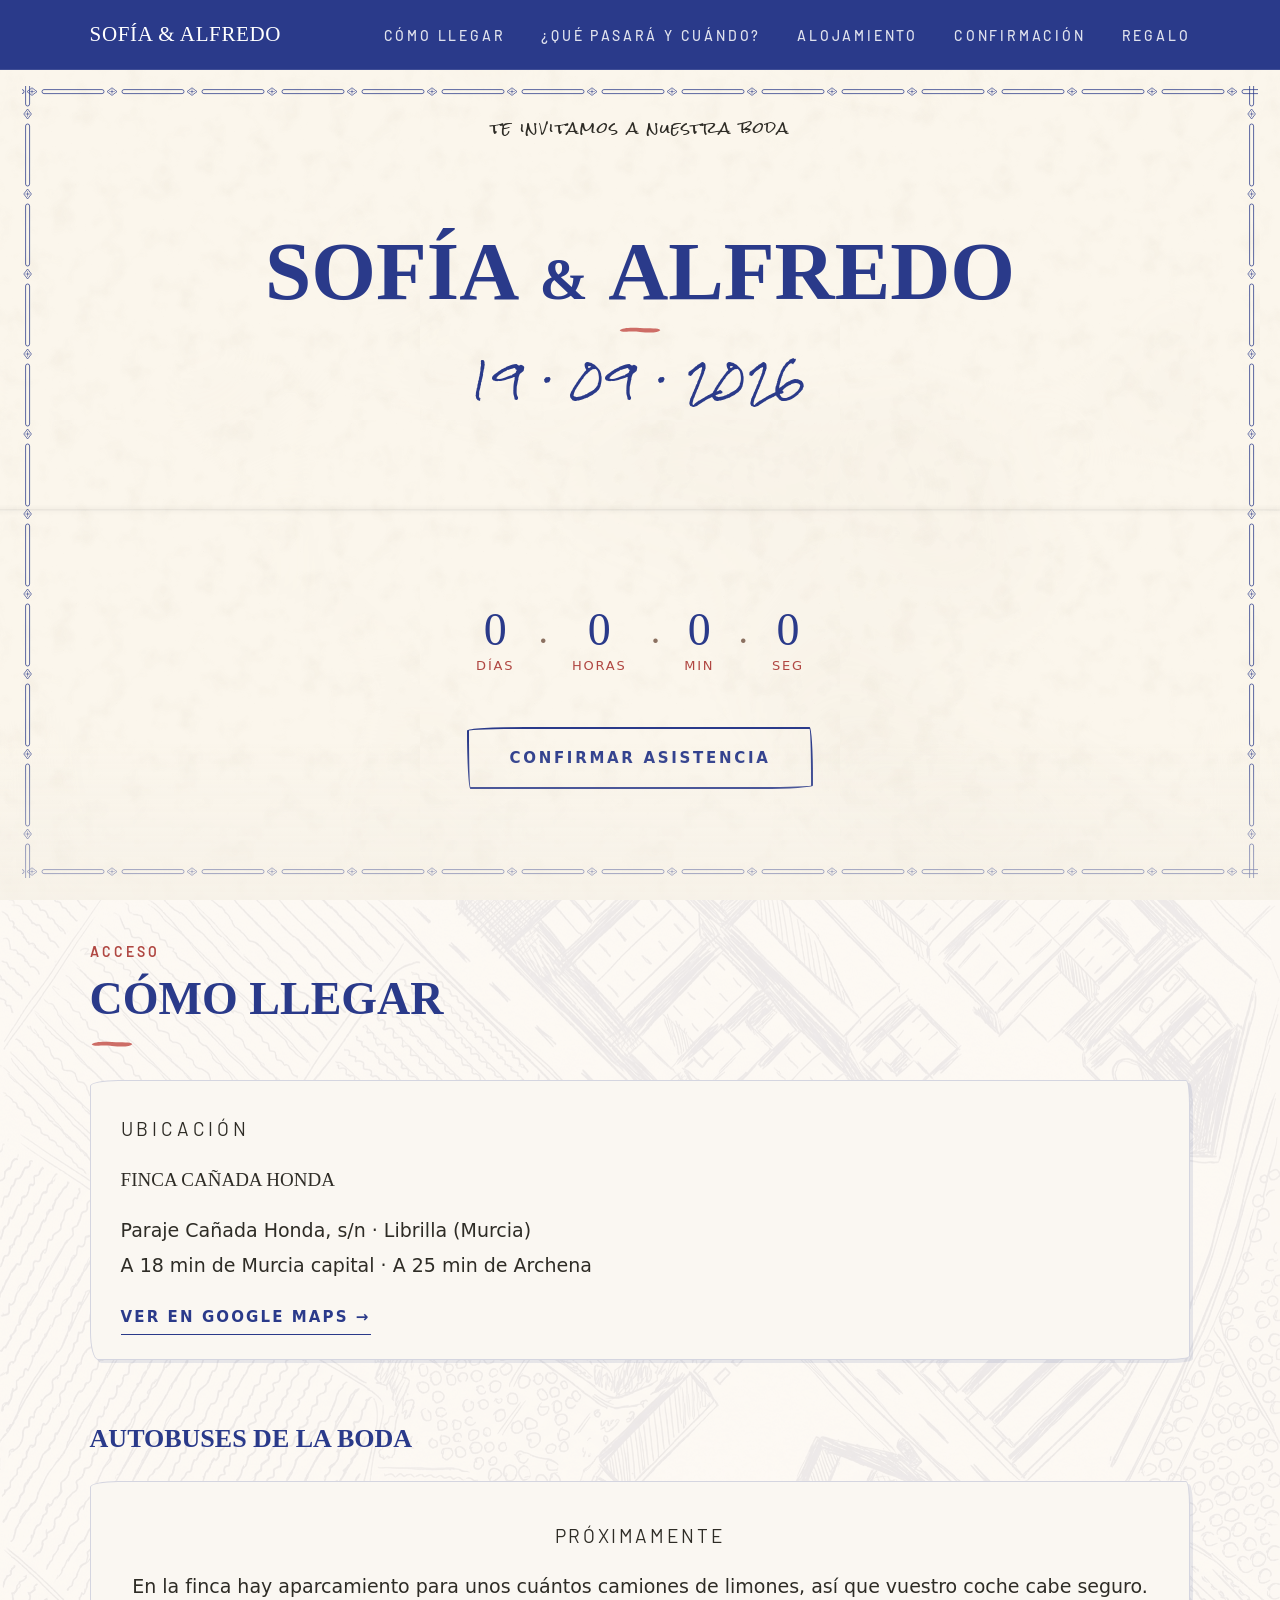
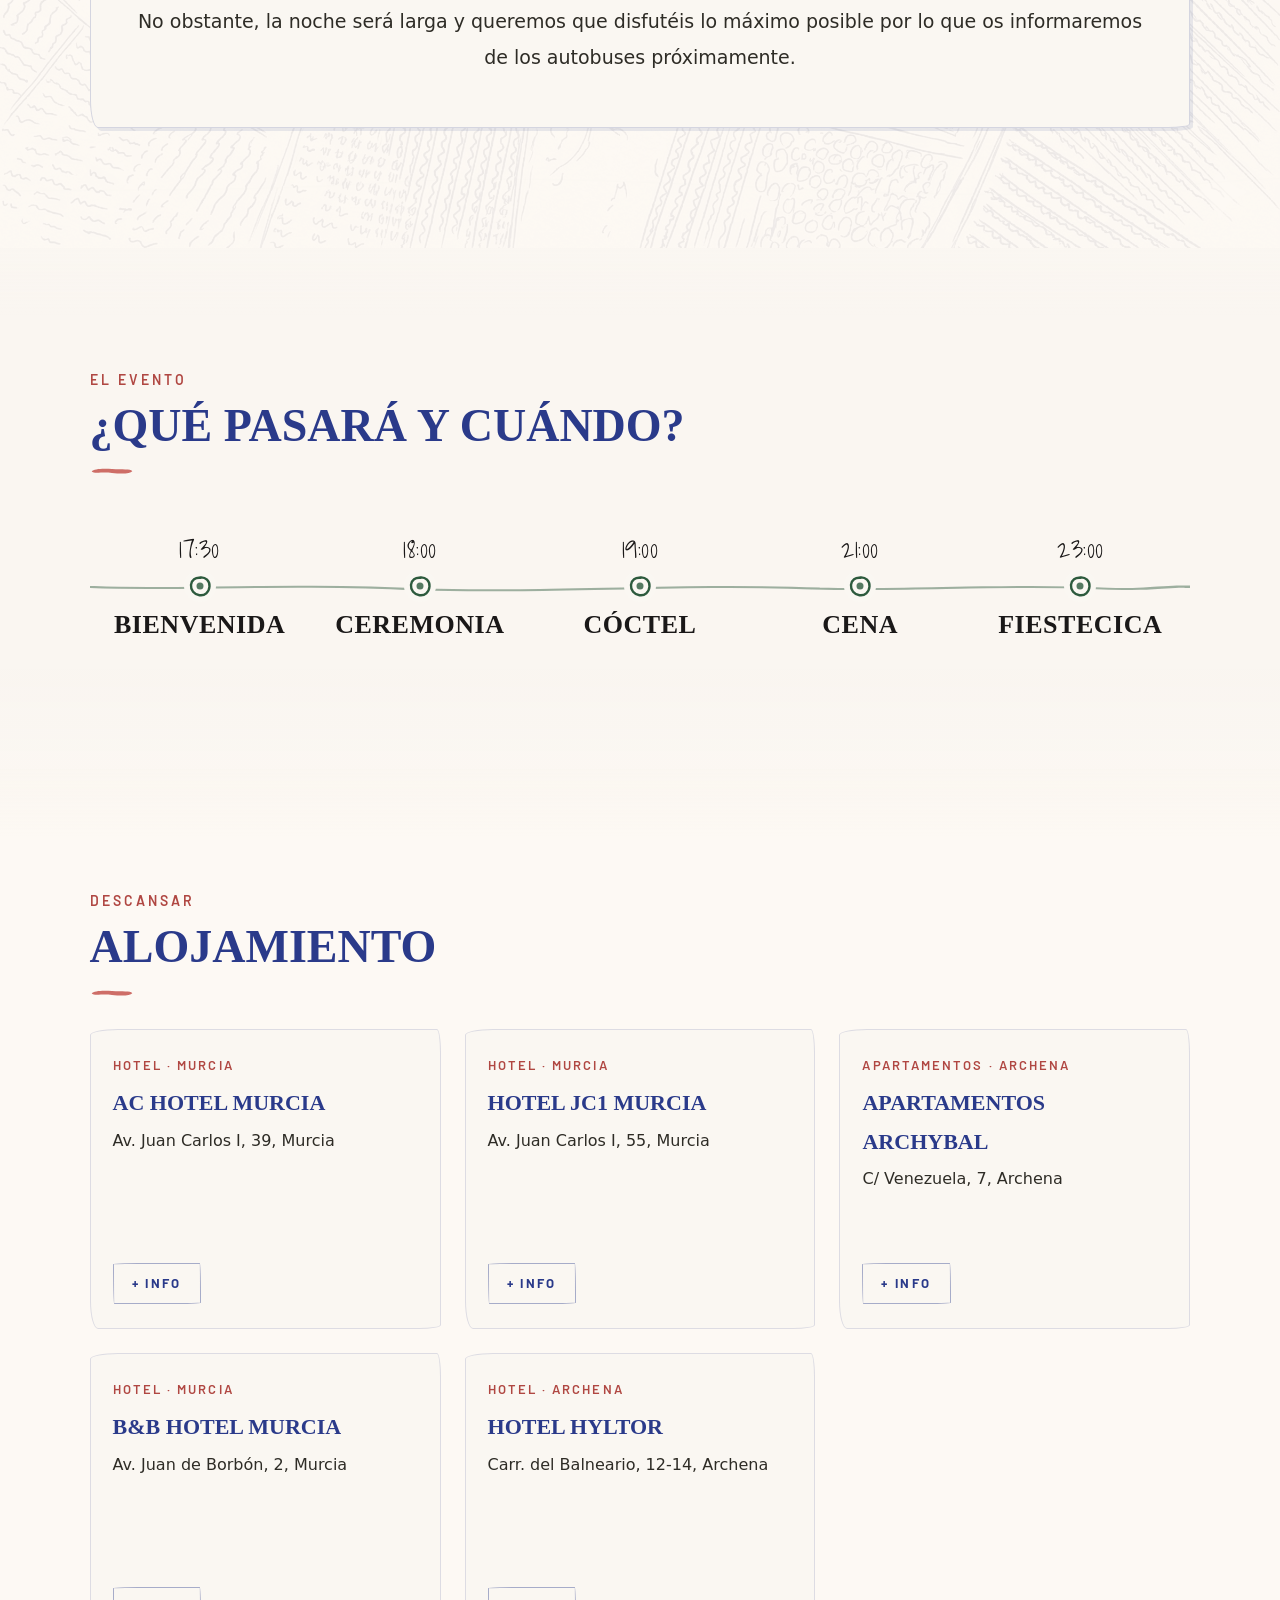
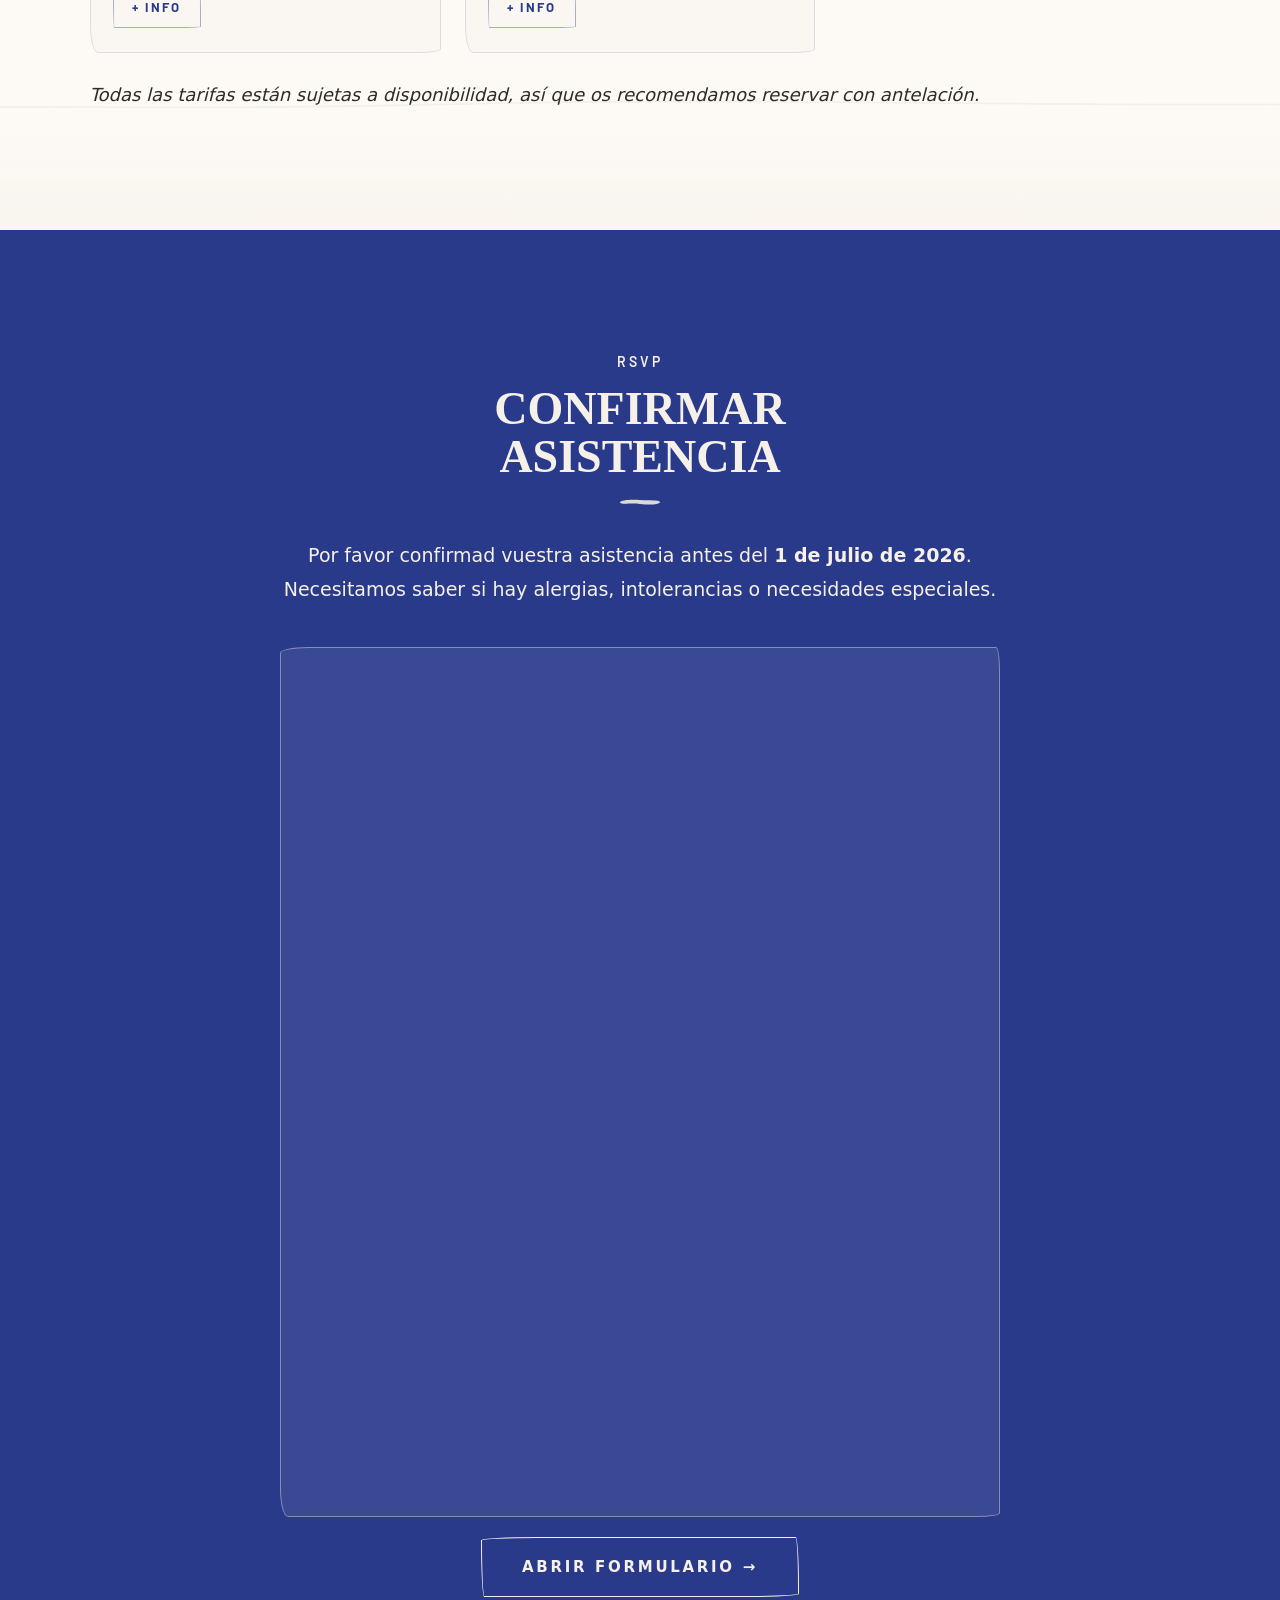
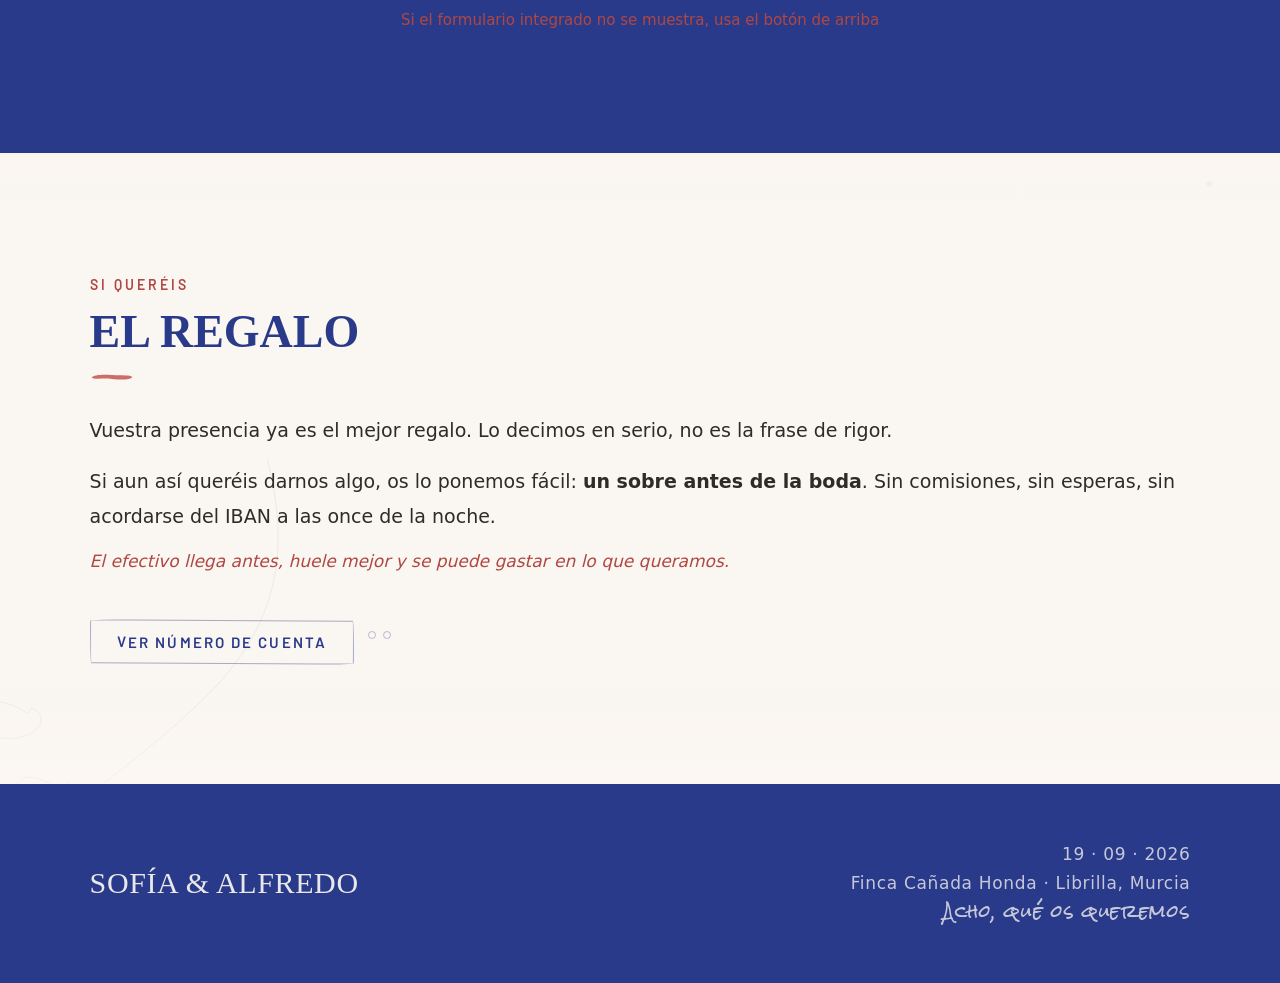
==== commit 9d44d12a: "Eliminar trazos decorativos de fondo del hero y sección de timeline Quita los .plx-layer SVG con pat" ====
--- a/index.html
+++ b/index.html
@@ -44,20 +44,6 @@
   </nav>
 
   <section class="hero" id="inicio">
-    <div class="plx-layer" data-speed="0.14">
-      <svg viewBox="0 0 1440 900" preserveAspectRatio="xMidYMid slice" fill="none" xmlns="http://www.w3.org/2000/svg">
-        <path d="M0,780 C240,760 480,772 720,764 C960,756 1200,768 1440,762 L1440,900 L0,900Z" stroke="#2d5a3d" strokeWidth="80" strokeLinecap="round" opacity="0.022"/>
-        <path d="M0,60 C80,120 180,160 240,240 C300,320 290,400 270,480" stroke="#2d5a3d" strokeWidth="2" strokeLinecap="round" opacity="0.1"/>
-        <path d="M110,140 C90,122 68,120 64,136 C60,152 76,168 98,162 C120,156 124,140 112,132Z" stroke="#2d5a3d" strokeWidth="1.4" opacity="0.09"/>
-        <path d="M170,210 C148,192 124,192 122,208 C120,224 138,238 162,232 C186,226 188,210 174,202Z" stroke="#2d5a3d" strokeWidth="1.4" opacity="0.09"/>
-        <path d="M212,298 C190,280 164,282 162,300 C160,318 180,332 204,324 C228,316 228,300 214,292Z" stroke="#2d5a3d" strokeWidth="1.4" opacity="0.09"/>
-        <circle cx="900" cy="120" r="2.8" fill="#2d5a3d" opacity="0.05"/>
-        <circle cx="1100" cy="260" r="2" fill="#2d5a3d" opacity="0.04"/>
-        <circle cx="1320" cy="180" r="3.2" fill="#2d5a3d" opacity="0.04"/>
-        <circle cx="1400" cy="380" r="1.8" fill="#2d5a3d" opacity="0.035"/>
-      </svg>
-    </div>
-
     <div class="hero-paper" aria-hidden="true"></div>
     <div class="hero-napkin" aria-hidden="true"></div>
 
@@ -164,16 +150,6 @@
   </section>
 
   <section id="finca" class="alt">
-    <div class="plx-layer" data-speed="0.22">
-      <svg viewBox="0 0 1440 900" preserveAspectRatio="xMidYMid slice" fill="none">
-        <path d="M0,760 C180,720 360,740 540,728 C720,716 900,748 1080,730 C1260,712 1380,736 1440,740 L1440,900 L0,900Z" stroke="#2d5a3d" strokeWidth="1.5" opacity="0.07"/>
-        <path d="M0,100 C60,160 140,180 180,260 C220,340 200,420 180,480" stroke="#2d5a3d" strokeWidth="1.6" strokeLinecap="round" opacity="0.08"/>
-        <path d="M80,170 C62,154 48,148 44,160 C40,172 54,186 72,184 C90,182 96,168 88,160Z" stroke="#2d5a3d" strokeWidth="1.2" opacity="0.07"/>
-        <circle cx="1300" cy="180" r="3" fill="#2d5a3d" opacity="0.05"/>
-        <circle cx="1380" cy="320" r="2" fill="#2d5a3d" opacity="0.04"/>
-      </svg>
-    </div>
-
     <div class="finca-grid">
       <div class="finca-text reveal">
         <p class="s-tag">el evento</p>
--- a/css/styles.css
+++ b/css/styles.css
@@ -280,7 +280,6 @@
   height: 100%;
   overflow: visible;
   display: block;
-  filter: url(#hand-drawn);
 }
 .tl-dot-path {
   stroke-dasharray: 70;
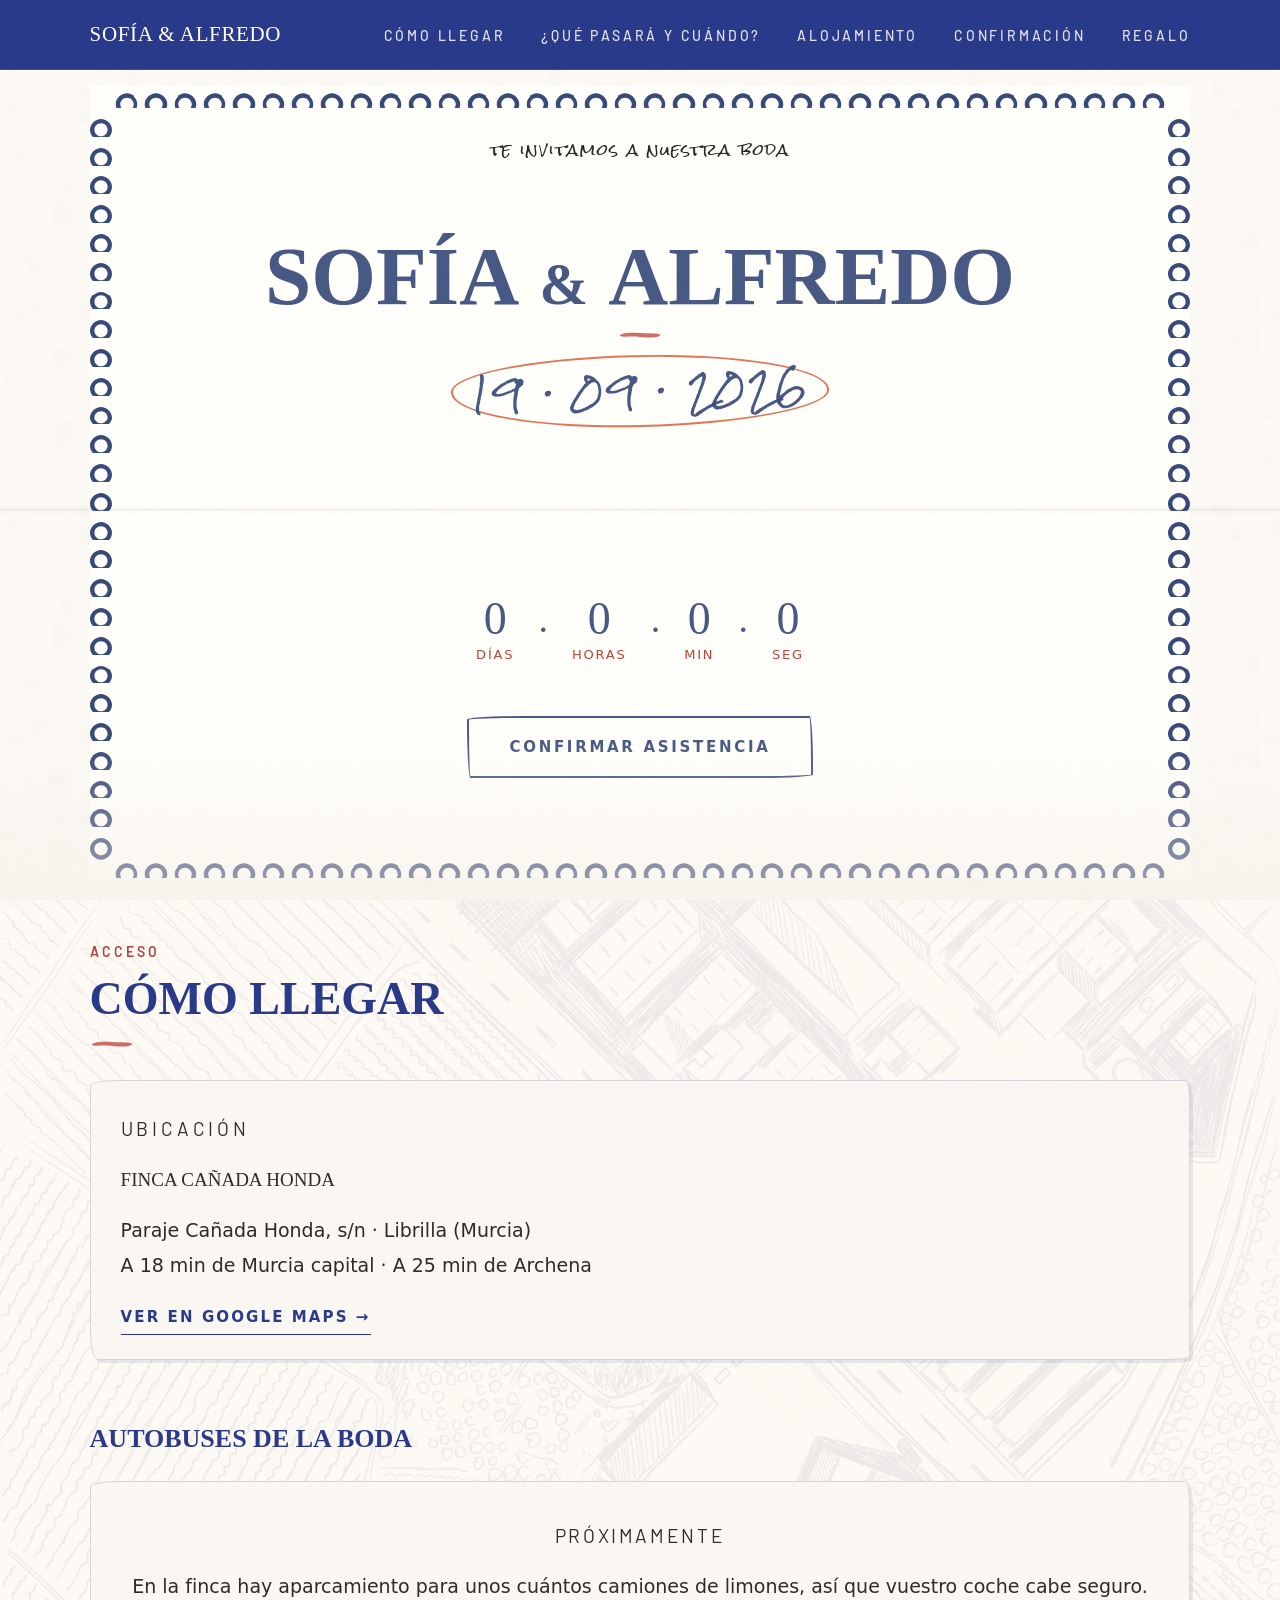
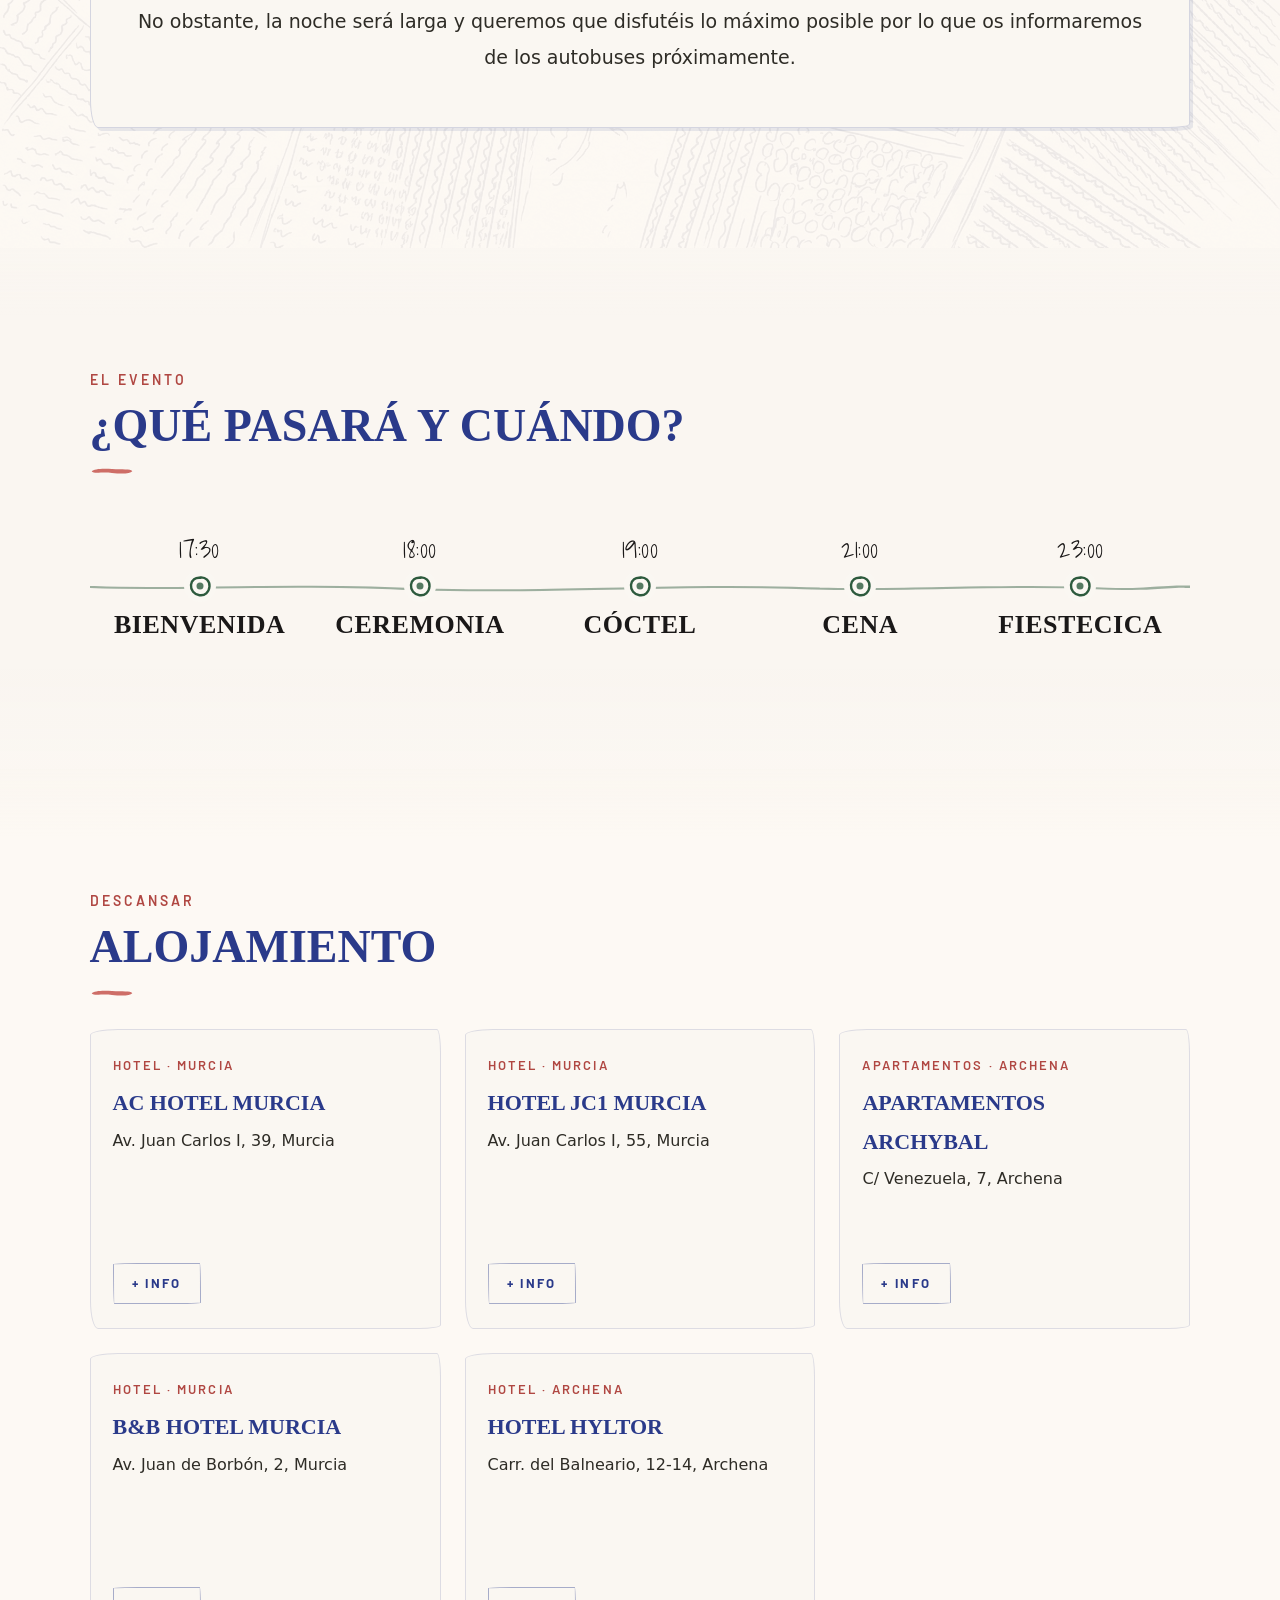
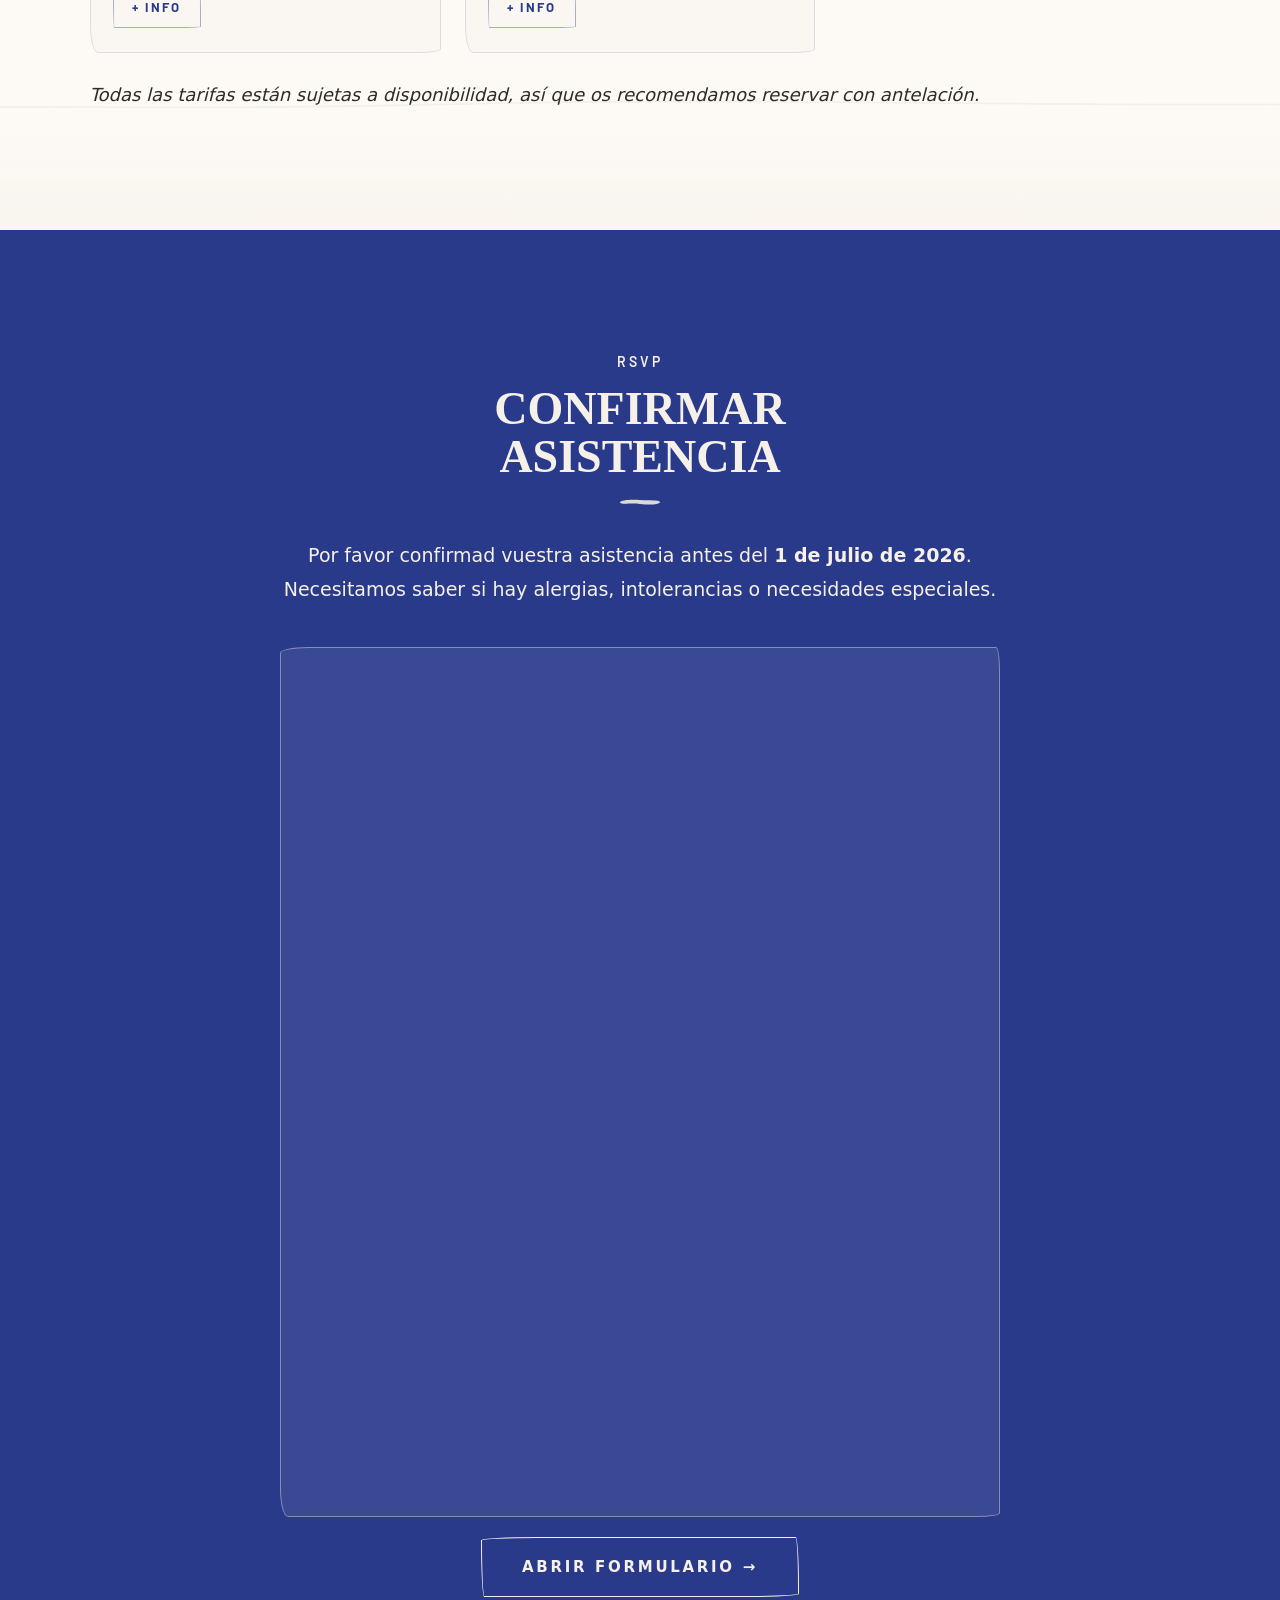
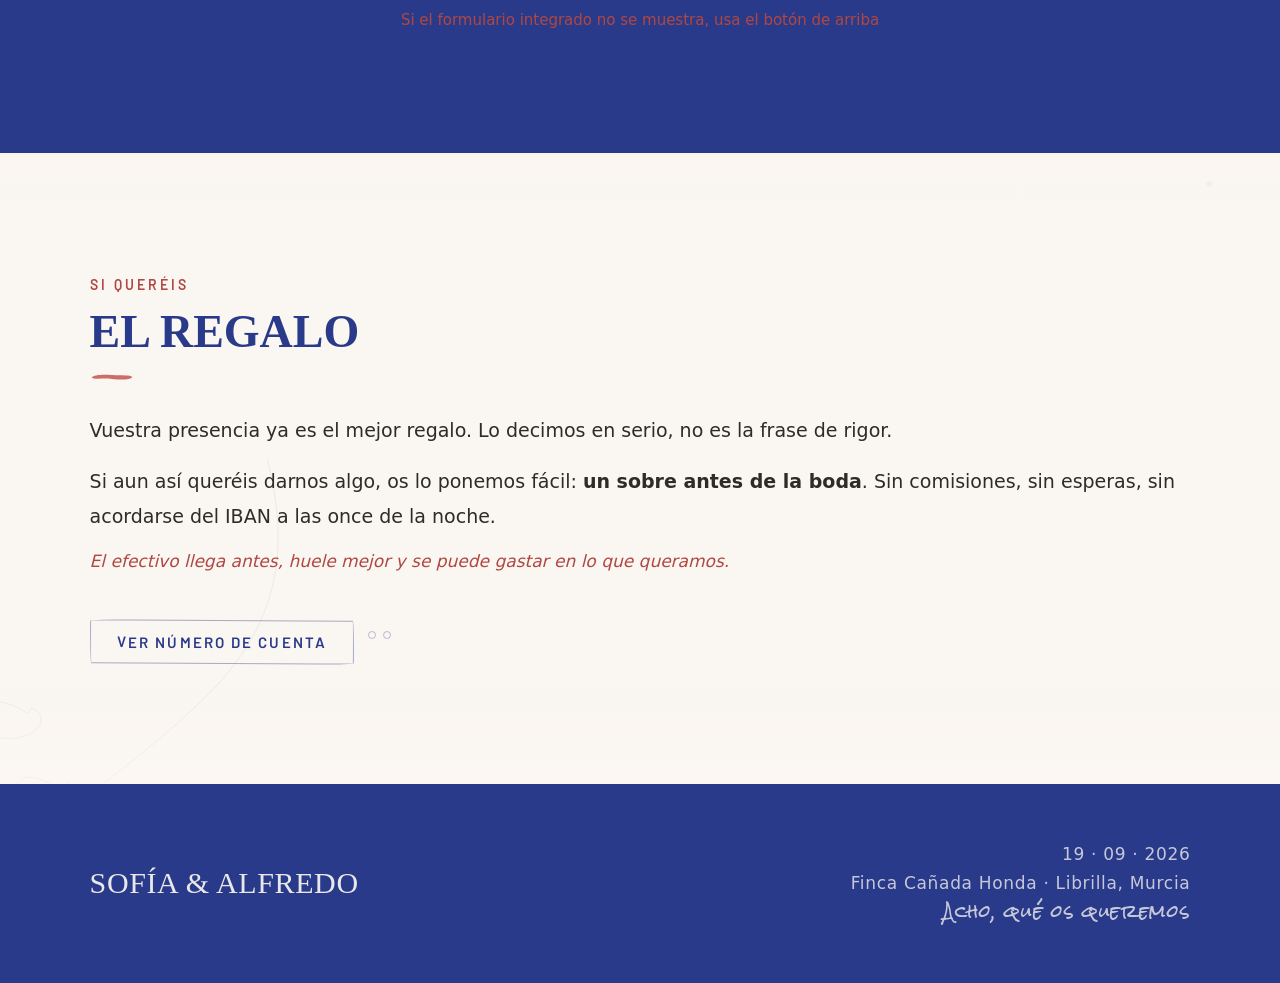
==== commit 211fc47a: "Aplica estilos de servilleta con clases correctas del HTML - .hero-napkin neutralizado (sin borde, s" ====
--- a/index.html
+++ b/index.html
@@ -4,7 +4,10 @@
   <meta charset="UTF-8" />
   <meta name="viewport" content="width=device-width, initial-scale=1.0" />
   <title>Boda Sofía & Alfredo</title>
-  <link rel="icon" type="image/svg+xml" href="./favicon.svg" />
+  <link rel="apple-touch-icon" sizes="180x180" href="/apple-touch-icon.png">
+  <link rel="icon" type="image/png" sizes="32x32" href="/favicon-32x32.png">
+  <link rel="icon" type="image/png" sizes="16x16" href="/favicon-16x16.png">
+  <link rel="manifest" href="/site.webmanifest">
   <link rel="preconnect" href="https://fonts.googleapis.com">
   <link rel="preconnect" href="https://fonts.gstatic.com" crossorigin>
   <link href="https://fonts.googleapis.com/css2?family=Permanent+Marker&family=Shadows+Into+Light&family=Rock+Salt&family=Barlow:wght@500&display=swap" rel="stylesheet">
@@ -47,13 +50,13 @@
     <div class="hero-paper" aria-hidden="true"></div>
     <div class="hero-napkin" aria-hidden="true"></div>
 
-    <div class="hero-l">
+    <div class="hero-l hero-napkin-card">
       <p class="hero-eyebrow">te invitamos a nuestra boda</p>
       <div class="hero-top">
         <h1 class="hero-names">sofía <span class="hero-amp">&</span> alfredo</h1>
         <span class="hero-rule"></span>
         <div class="hero-date-row">
-          <p class="hero-date-embroidered">19 · 09 · 2026</p>
+          <p class="hero-date-embroidered"><span class="hero-date-badge">19 · 09 · 2026</span></p>
         </div>
       </div>
       <div class="hero-fold" aria-hidden="true"></div>
@@ -418,4 +421,4 @@
 
   <script src="js/main.js"></script>
 </body>
-</html>+</html>
--- a/css/styles.css
+++ b/css/styles.css
@@ -103,7 +103,7 @@
   display: grid;
   grid-template-columns: 1fr;
   padding: 86px var(--side-pad) 22px;
-  background-color: #fbf6ec;
+  background-color: #fdfaf6;
 }
 .hero > .hero-paper {
   position: absolute;
@@ -124,16 +124,18 @@
   top: 86px; right: 22px; bottom: 22px; left: 22px;
   pointer-events: none;
   z-index: 0;
-  background-image:
-    url("data:image/svg+xml;utf8,<svg xmlns='http://www.w3.org/2000/svg' viewBox='0 0 80 12'><path d='M4 3.6 L62 3.6 A2 2 0 0 1 62 7.6 L4 7.6 A2 2 0 0 1 4 3.6 Z' fill='none' stroke='%232a3a8a' stroke-width='0.9' opacity='0.85'/><path d='M67 5.6 L72 1.8 L77 5.6 L72 9.4 Z' fill='none' stroke='%232a3a8a' stroke-width='0.8' opacity='0.85'/><path d='M69 5.6 L75 5.6 M72 3.2 L72 8' fill='none' stroke='%232a3a8a' stroke-width='0.6' opacity='0.7'/><circle cx='72' cy='5.6' r='0.7' fill='none' stroke='%232a3a8a' stroke-width='0.5' opacity='0.7'/></svg>"),
-    url("data:image/svg+xml;utf8,<svg xmlns='http://www.w3.org/2000/svg' viewBox='0 0 80 12'><path d='M4 3.6 L62 3.6 A2 2 0 0 1 62 7.6 L4 7.6 A2 2 0 0 1 4 3.6 Z' fill='none' stroke='%232a3a8a' stroke-width='0.9' opacity='0.85'/><path d='M67 5.6 L72 1.8 L77 5.6 L72 9.4 Z' fill='none' stroke='%232a3a8a' stroke-width='0.8' opacity='0.85'/><path d='M69 5.6 L75 5.6 M72 3.2 L72 8' fill='none' stroke='%232a3a8a' stroke-width='0.6' opacity='0.7'/><circle cx='72' cy='5.6' r='0.7' fill='none' stroke='%232a3a8a' stroke-width='0.5' opacity='0.7'/></svg>"),
-    url("data:image/svg+xml;utf8,<svg xmlns='http://www.w3.org/2000/svg' viewBox='0 0 12 80'><path d='M3.6 4 L3.6 62 A2 2 0 0 0 7.6 62 L7.6 4 A2 2 0 0 0 3.6 4 Z' fill='none' stroke='%232a3a8a' stroke-width='0.9' opacity='0.85'/><path d='M5.6 67 L9.4 72 L5.6 77 L1.8 72 Z' fill='none' stroke='%232a3a8a' stroke-width='0.8' opacity='0.85'/><path d='M5.6 69 L5.6 75 M3.2 72 L8 72' fill='none' stroke='%232a3a8a' stroke-width='0.6' opacity='0.7'/><circle cx='5.6' cy='72' r='0.7' fill='none' stroke='%232a3a8a' stroke-width='0.5' opacity='0.7'/></svg>"),
-    url("data:image/svg+xml;utf8,<svg xmlns='http://www.w3.org/2000/svg' viewBox='0 0 12 80'><path d='M3.6 4 L3.6 62 A2 2 0 0 0 7.6 62 L7.6 4 A2 2 0 0 0 3.6 4 Z' fill='none' stroke='%232a3a8a' stroke-width='0.9' opacity='0.85'/><path d='M5.6 67 L9.4 72 L5.6 77 L1.8 72 Z' fill='none' stroke='%232a3a8a' stroke-width='0.8' opacity='0.85'/><path d='M5.6 69 L5.6 75 M3.2 72 L8 72' fill='none' stroke='%232a3a8a' stroke-width='0.6' opacity='0.7'/><circle cx='5.6' cy='72' r='0.7' fill='none' stroke='%232a3a8a' stroke-width='0.5' opacity='0.7'/></svg>");
-  background-position: top center, bottom center, left center, right center;
-  background-repeat: repeat-x, repeat-x, repeat-y, repeat-y;
-  background-size: 80px 12px, 80px 12px, 12px 80px, 12px 80px;
 }
 .hero-l { display: grid; grid-template-rows: auto 1fr auto 1fr; justify-items: center; text-align: center; padding: 0; }
+.hero-napkin-card {
+  background-color: #fdfaf6;
+  background-image: url("data:image/svg+xml,%3Csvg viewBox='0 0 200 200' xmlns='http://www.w3.org/2000/svg'%3E%3Cfilter id='n'%3E%3CfeTurbulence type='fractalNoise' baseFrequency='0.8' numOctaves='4'/%3E%3C/filter%3E%3Crect width='100%25' height='100%25' filter='url(%23n)' opacity='0.06'/%3E%3C/svg%3E");
+  background-repeat: repeat;
+  background-size: 200px 200px;
+  border: 22px solid transparent;
+  border-image: url("data:image/svg+xml,%3Csvg width='100' height='100' viewBox='0 0 100 100' xmlns='http://www.w3.org/2000/svg'%3E%3Cpath d='M50 10c-8 0-15 7-15 15s7 15 15 15 15-7 15-15-7-15-15-15zm0 6c5 0 9 4 9 9s-4 9-9 9-9-4-9-9 4-9 9-9zM15 45c-8 0-15 7-15 15s7 15 15 15 15-7 15-15-7-15-15-15zm0 6c5 0 9 4 9 9s-4 9-9 9-9-4-9-9 4-9 9-9zm70-6c-8 0-15 7-15 15s7 15 15 15 15-7 15-15-7-15-15-15zm0 6c5 0 9 4 9 9s-4 9-9 9-9-4-9-9 4-9 9-9zM50 80c-8 0-15 7-15 15s7 15 15 15 15-7 15-15-7-15-15-15zm0 6c5 0 9 4 9 9s-4 9-9 9-9-4-9-9 4-9 9-9z' fill='%233b4d7a'/%3E%3C/svg%3E") 30 round;
+  filter: blur(0.2px) contrast(1.05);
+  color: rgba(59, 77, 122, 0.92);
+}
 .hero-top, .hero-bottom { display: flex; flex-direction: column; align-items: center; justify-content: center; }
 .hero-eyebrow { font-family: 'Rock Salt', cursive; font-size: 16px; font-weight: 300; letter-spacing: .06em; color: var(--text-mid); margin: 28px 0 0; align-self: start; animation: fadeUp .8s ease both; }
 .hero-names { font-family: 'Permanent Marker', cursive; font-size: clamp(52px, 6.5vw, 88px); line-height: .9; color: var(--ink); text-transform: uppercase; animation: fadeUp .8s .1s ease both; }
@@ -144,7 +146,23 @@
 .hero-date-stacked { display: flex; flex-direction: column; gap: 2px; }
 .hero-month { font-weight: 500; font-size: 28px; color: var(--ink); letter-spacing: .08em; text-transform: uppercase; }
 .hero-year { font-weight: 300; font-size: 22px; color: var(--ink-pale); }
-.hero-date-embroidered { font-family: 'Rock Salt', cursive; font-size: 34px; color: var(--ink); font-weight: 300; margin: 8px 0 0; letter-spacing: 0.08em; animation: fadeUp .8s .22s ease both; }
+.hero-date-embroidered { font-family: 'Rock Salt', cursive; font-size: 34px; color: rgba(59,77,122,0.92); font-weight: 300; margin: 8px 0 0; letter-spacing: 0.08em; animation: fadeUp .8s .22s ease both; }
+.hero-date-badge {
+  display: inline-block;
+  border: 2px solid #d97757;
+  border-radius: 48% 52% 50% 50% / 45% 55% 45% 55%;
+  transform: rotate(-1.5deg);
+  padding: 4px 18px;
+}
+/* Blue ink texts rendered as absorbed into paper */
+.hero .hero-names,
+.hero .hero-amp,
+.hero .cd-num,
+.hero .cd-sep,
+.hero .hero-cta { color: rgba(59,77,122,0.92); }
+.hero .hero-cta { border-color: rgba(59,77,122,0.92); }
+.hero .hero-cta:hover { background: rgba(59,77,122,0.92); color: #fdfaf6; border-color: rgba(59,77,122,0.92); }
+
 .hero-place { margin-top: 88px; font-family: 'Rock Salt', cursive; font-size: 19px; color: var(--annot); animation: fadeUp .8s .34s ease both; }
 .hero-fold {
   position: relative;
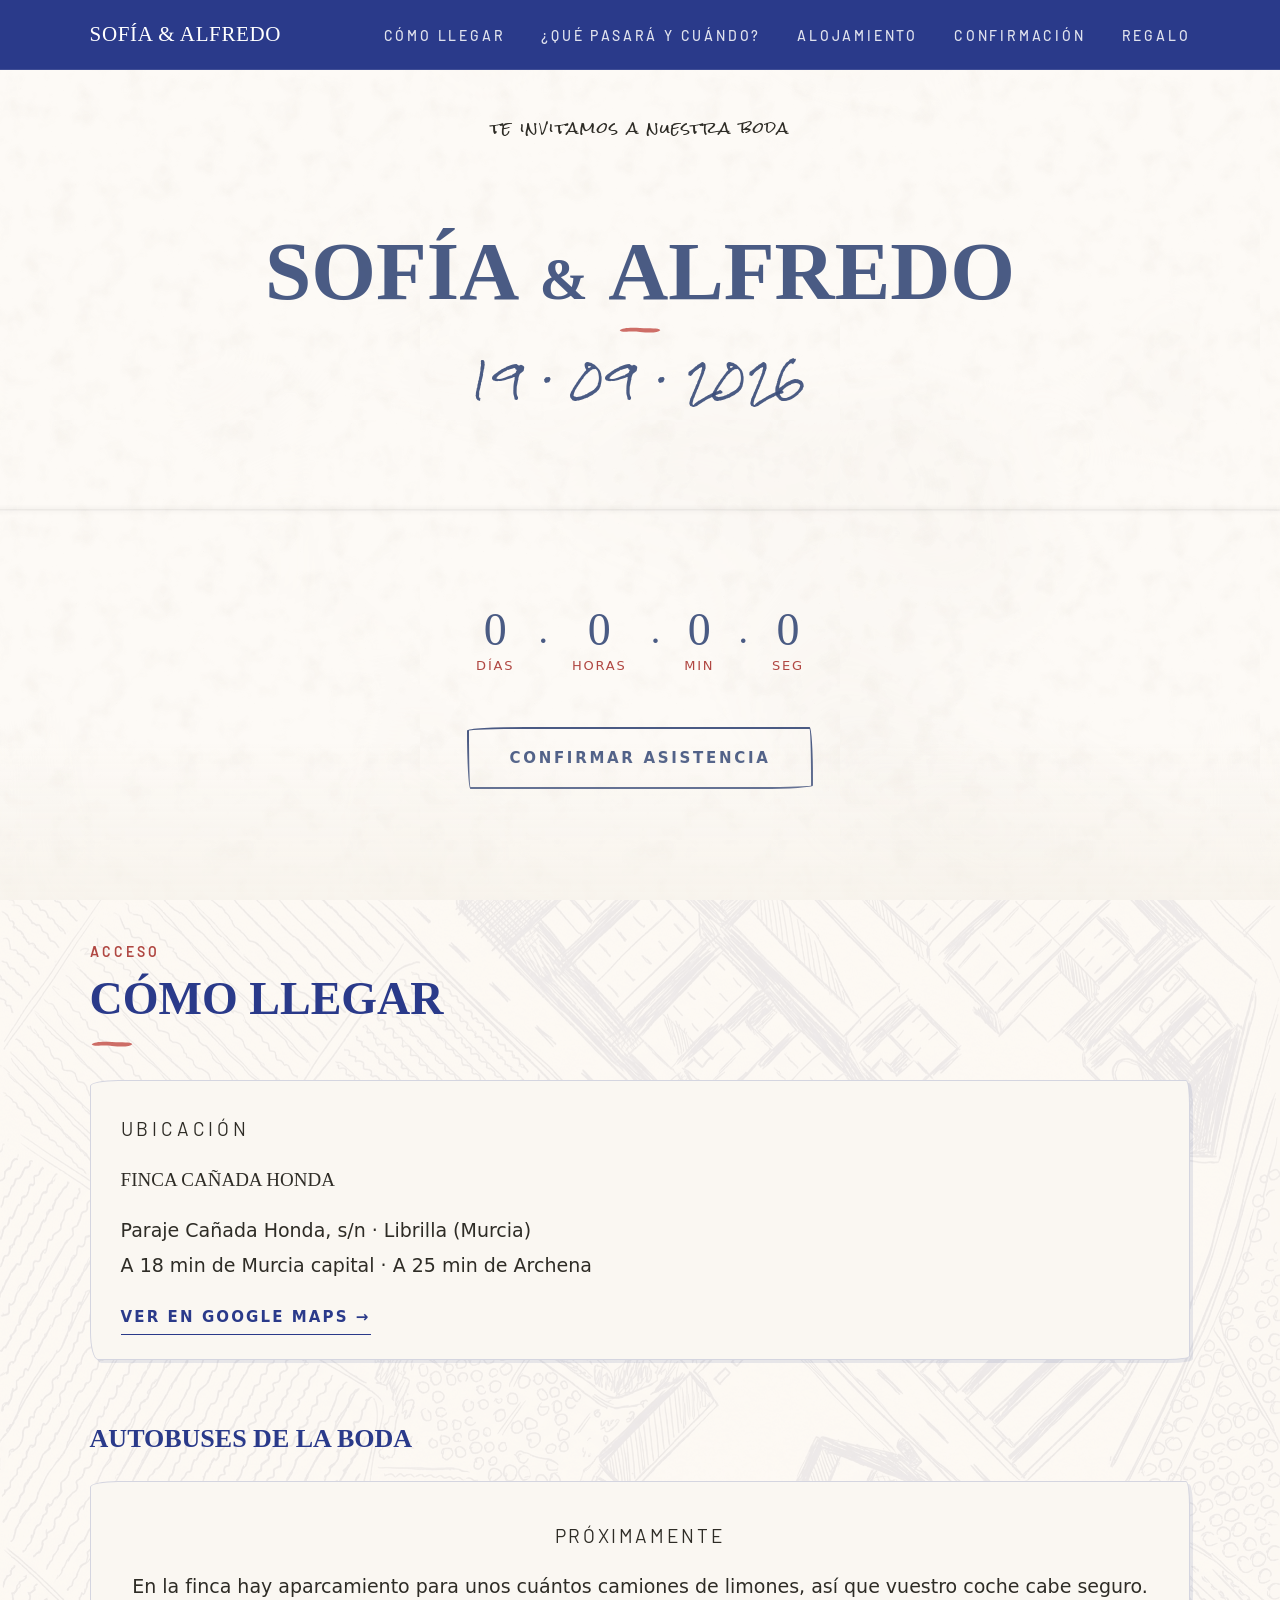
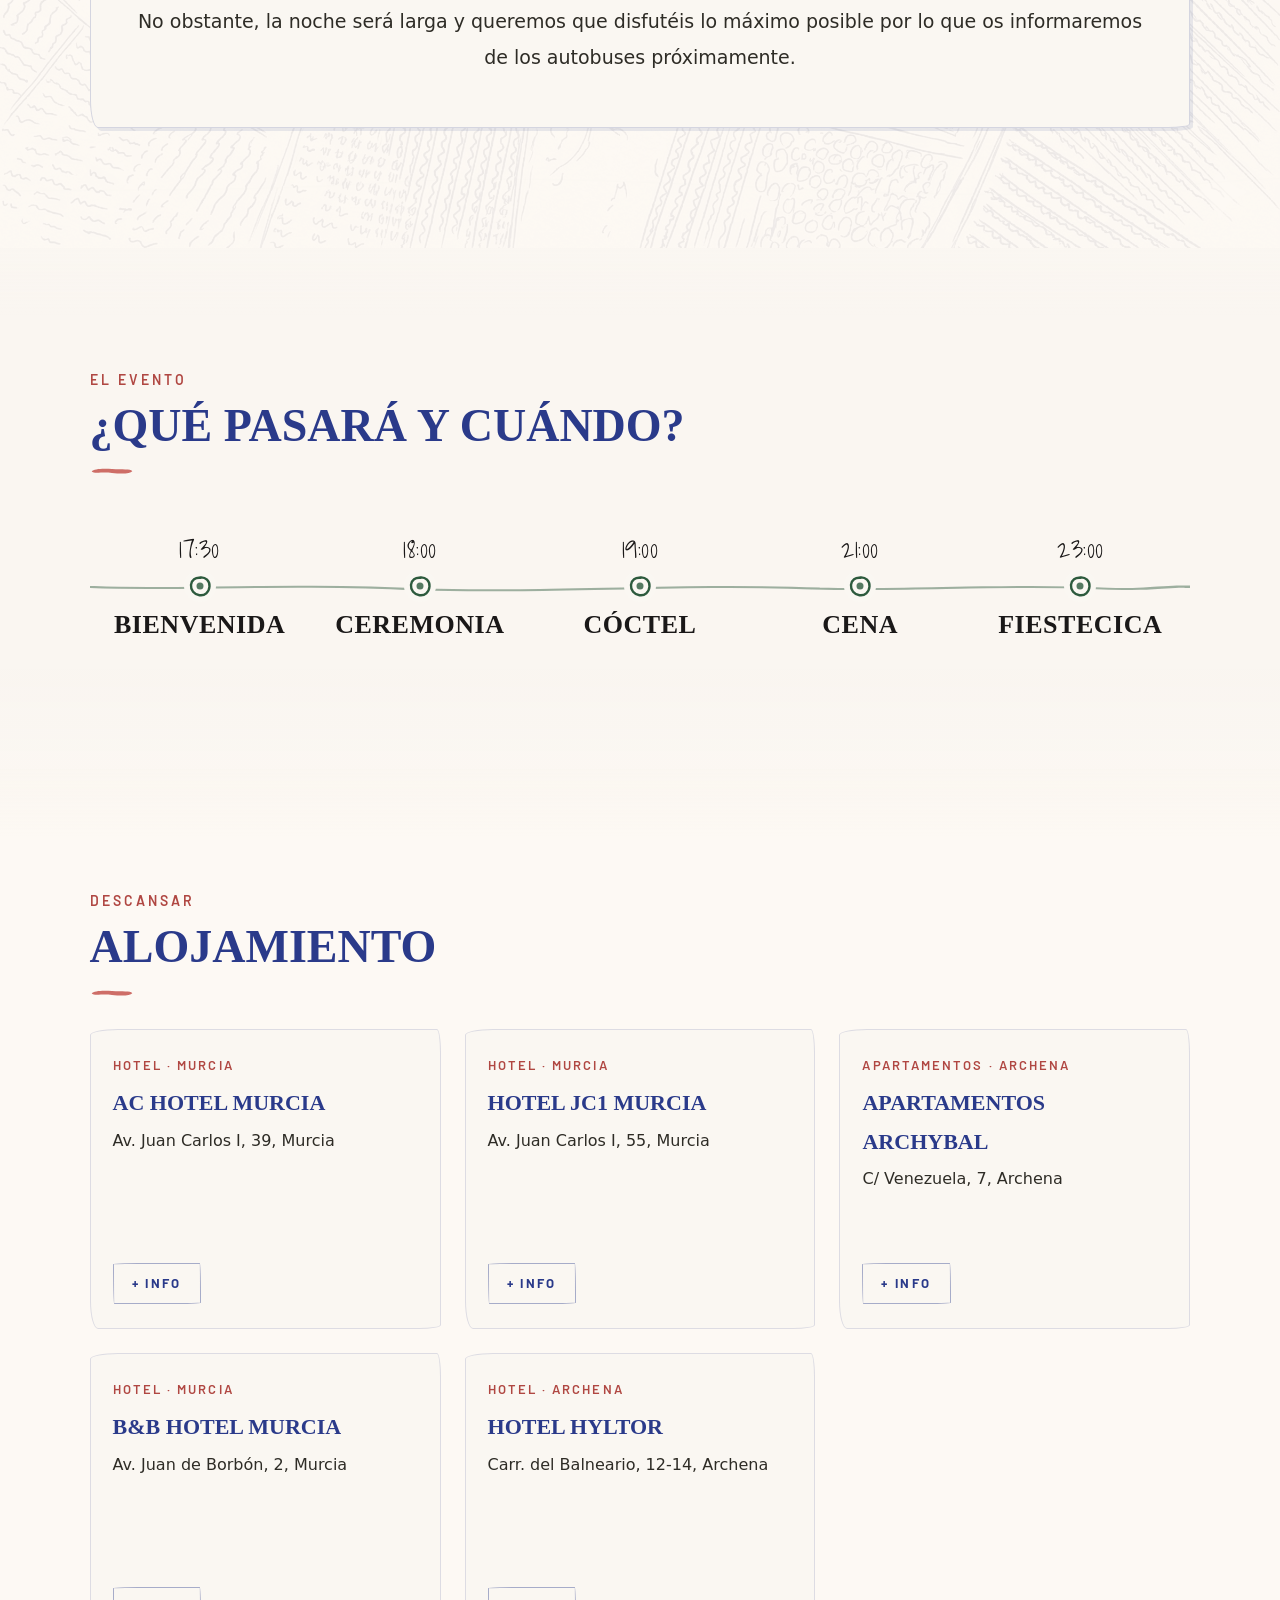
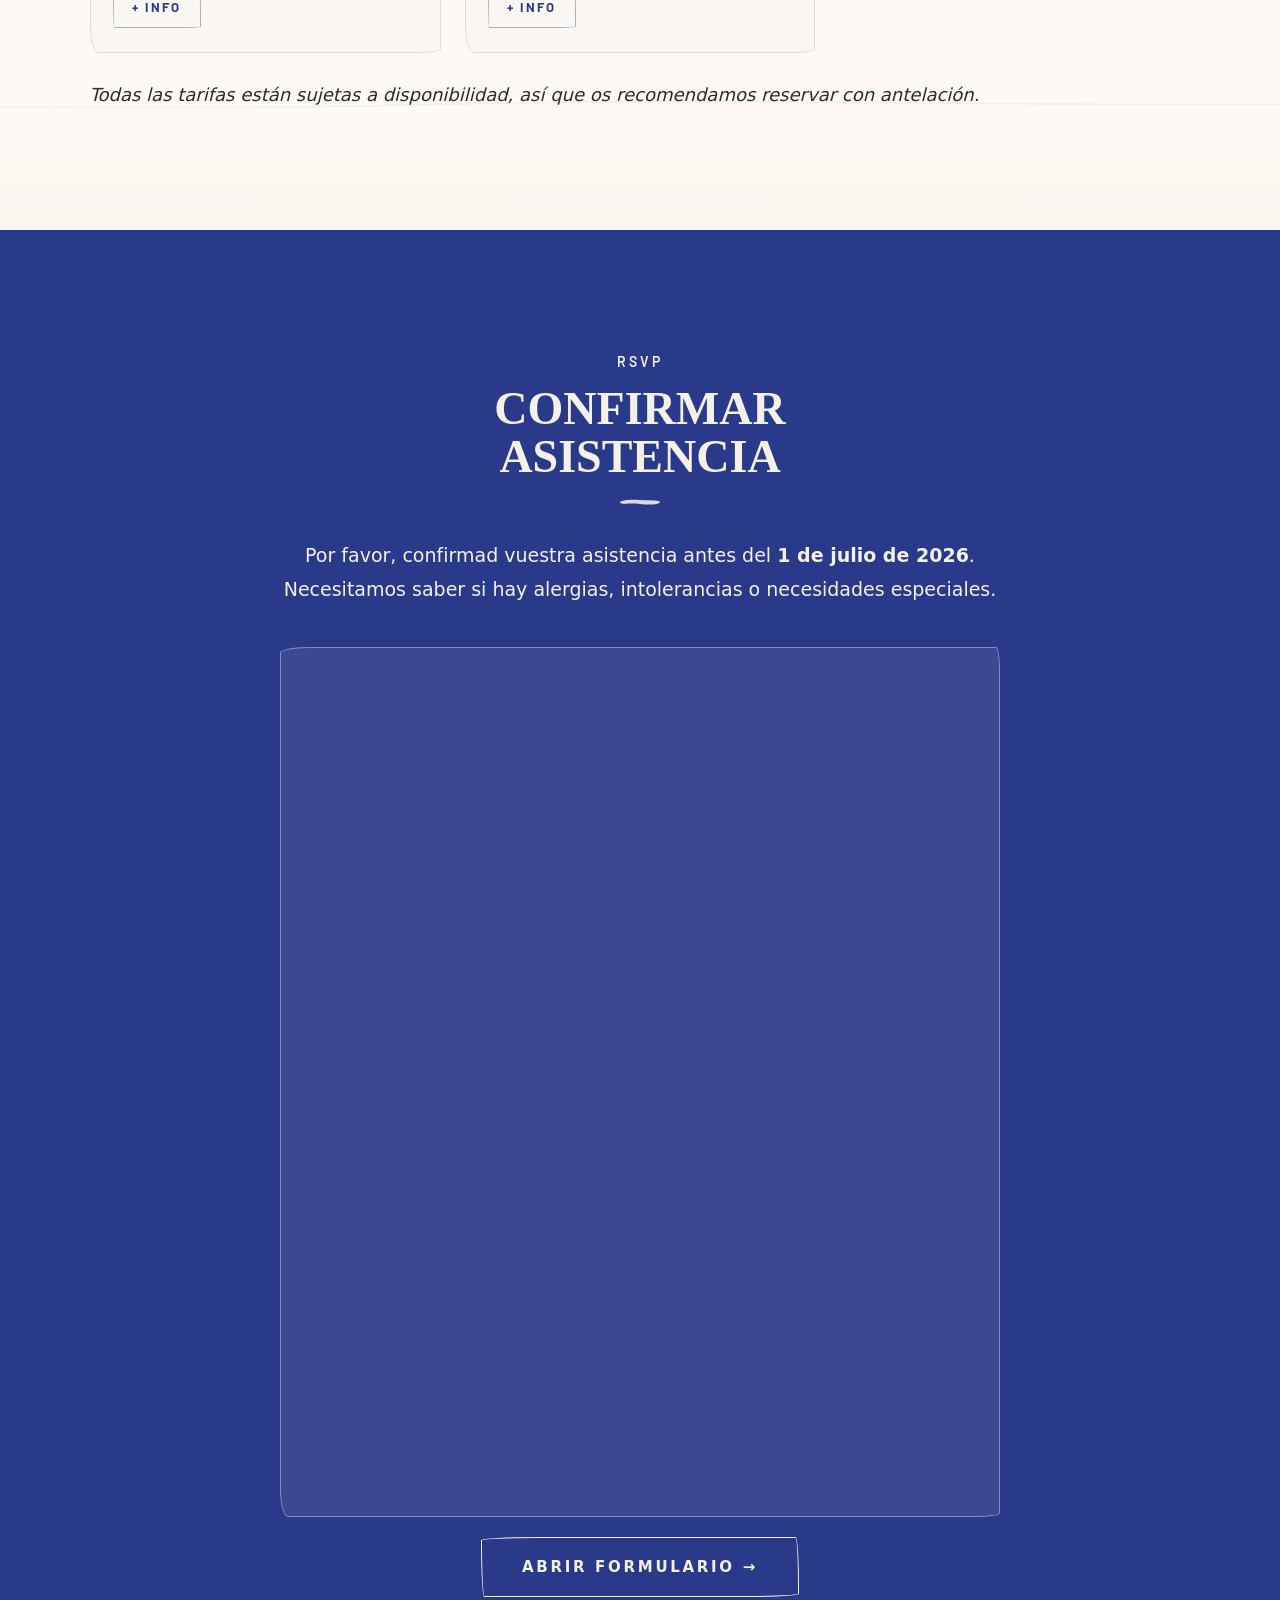
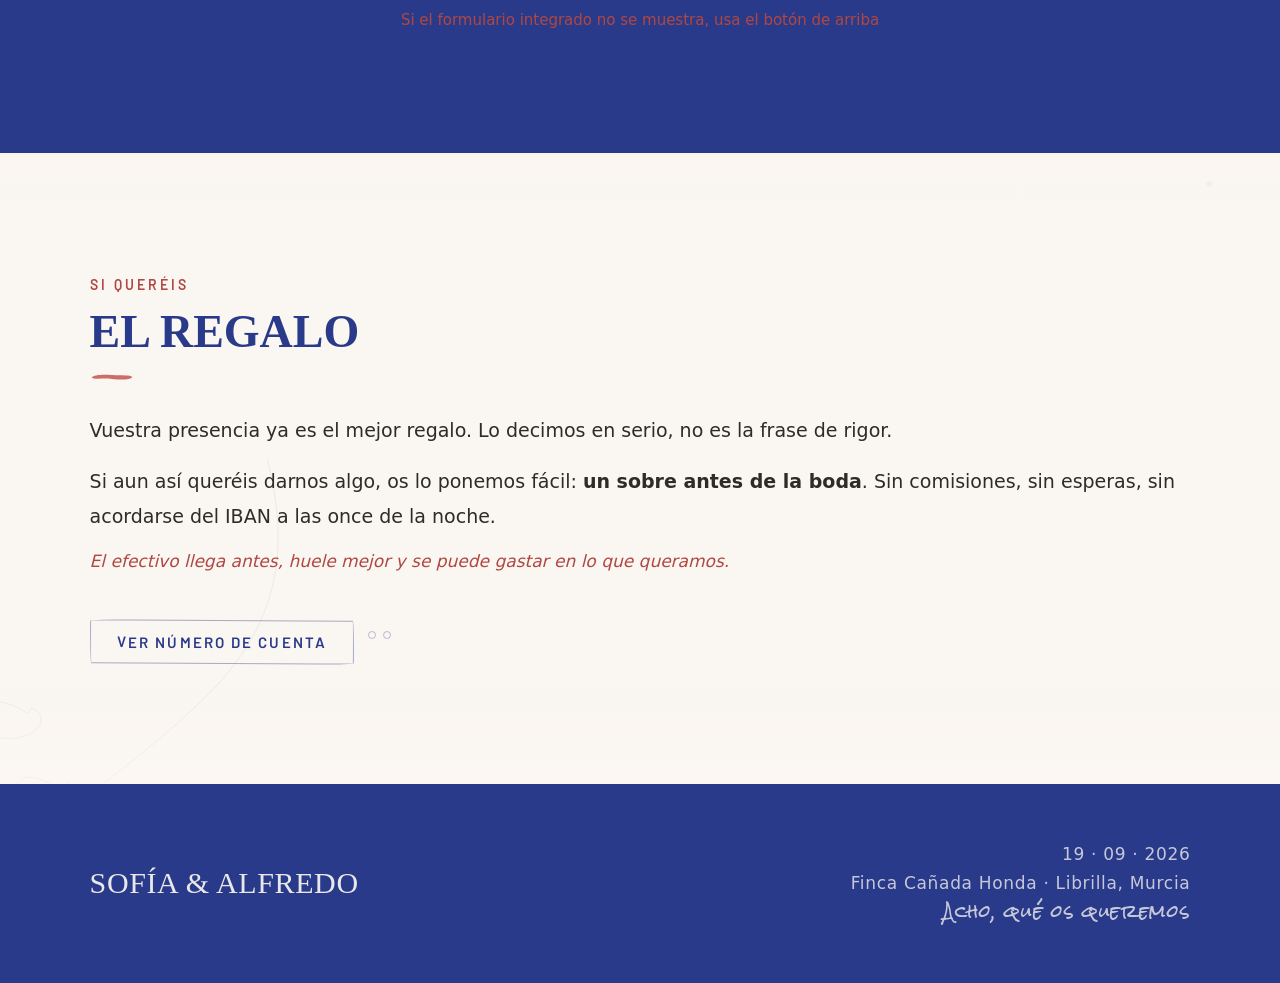
==== commit 9add19e6: "Fix grammar in RSVP confirmation message" ====
--- a/index.html
+++ b/index.html
@@ -50,13 +50,13 @@
     <div class="hero-paper" aria-hidden="true"></div>
     <div class="hero-napkin" aria-hidden="true"></div>
 
-    <div class="hero-l hero-napkin-card">
+    <div class="hero-l">
       <p class="hero-eyebrow">te invitamos a nuestra boda</p>
       <div class="hero-top">
         <h1 class="hero-names">sofía <span class="hero-amp">&</span> alfredo</h1>
         <span class="hero-rule"></span>
         <div class="hero-date-row">
-          <p class="hero-date-embroidered"><span class="hero-date-badge">19 · 09 · 2026</span></p>
+          <p class="hero-date-embroidered">19 · 09 · 2026</p>
         </div>
       </div>
       <div class="hero-fold" aria-hidden="true"></div>
@@ -354,7 +354,7 @@
       <p class="s-tag">rsvp</p>
       <h2 class="s-title">Confirmar<br>Asistencia</h2>
       <span class="s-rule" style="margin: 18px auto 32px;"></span>
-      <p class="form-intro">Por favor confirmad vuestra asistencia antes del <strong>1 de julio de 2026</strong>. Necesitamos saber si hay alergias, intolerancias o necesidades especiales.</p>
+      <p class="form-intro">Por favor, confirmad vuestra asistencia antes del <strong>1 de julio de 2026</strong>. Necesitamos saber si hay alergias, intolerancias o necesidades especiales.</p>
 
       <div class="gform-wrap">
         <iframe src="https://forms.gle/6UwZjYDCxcjFYhtC6" style="display: block; width: 100%; height: 860px; border: none; background: transparent;" title="Formulario de confirmación de asistencia" onerror="this.innerHTML='Cargando…'">Cargando…</iframe>
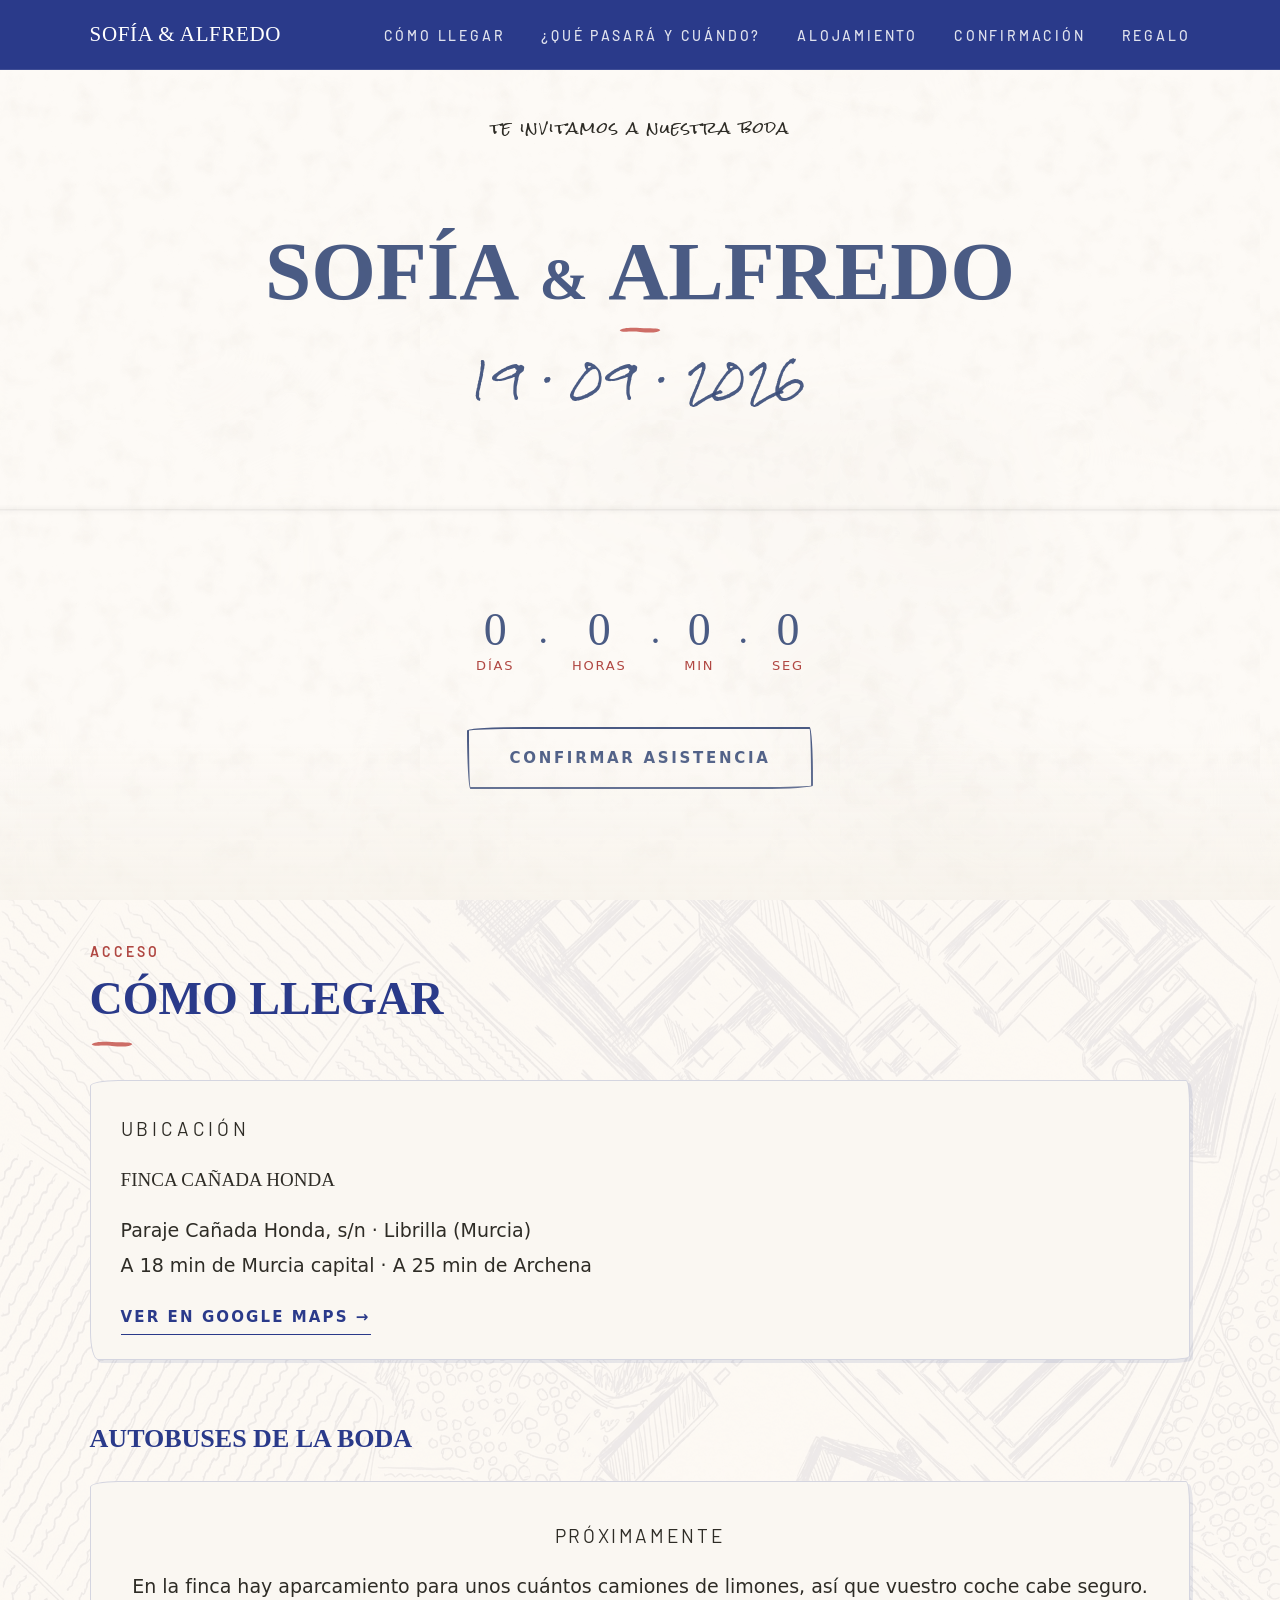
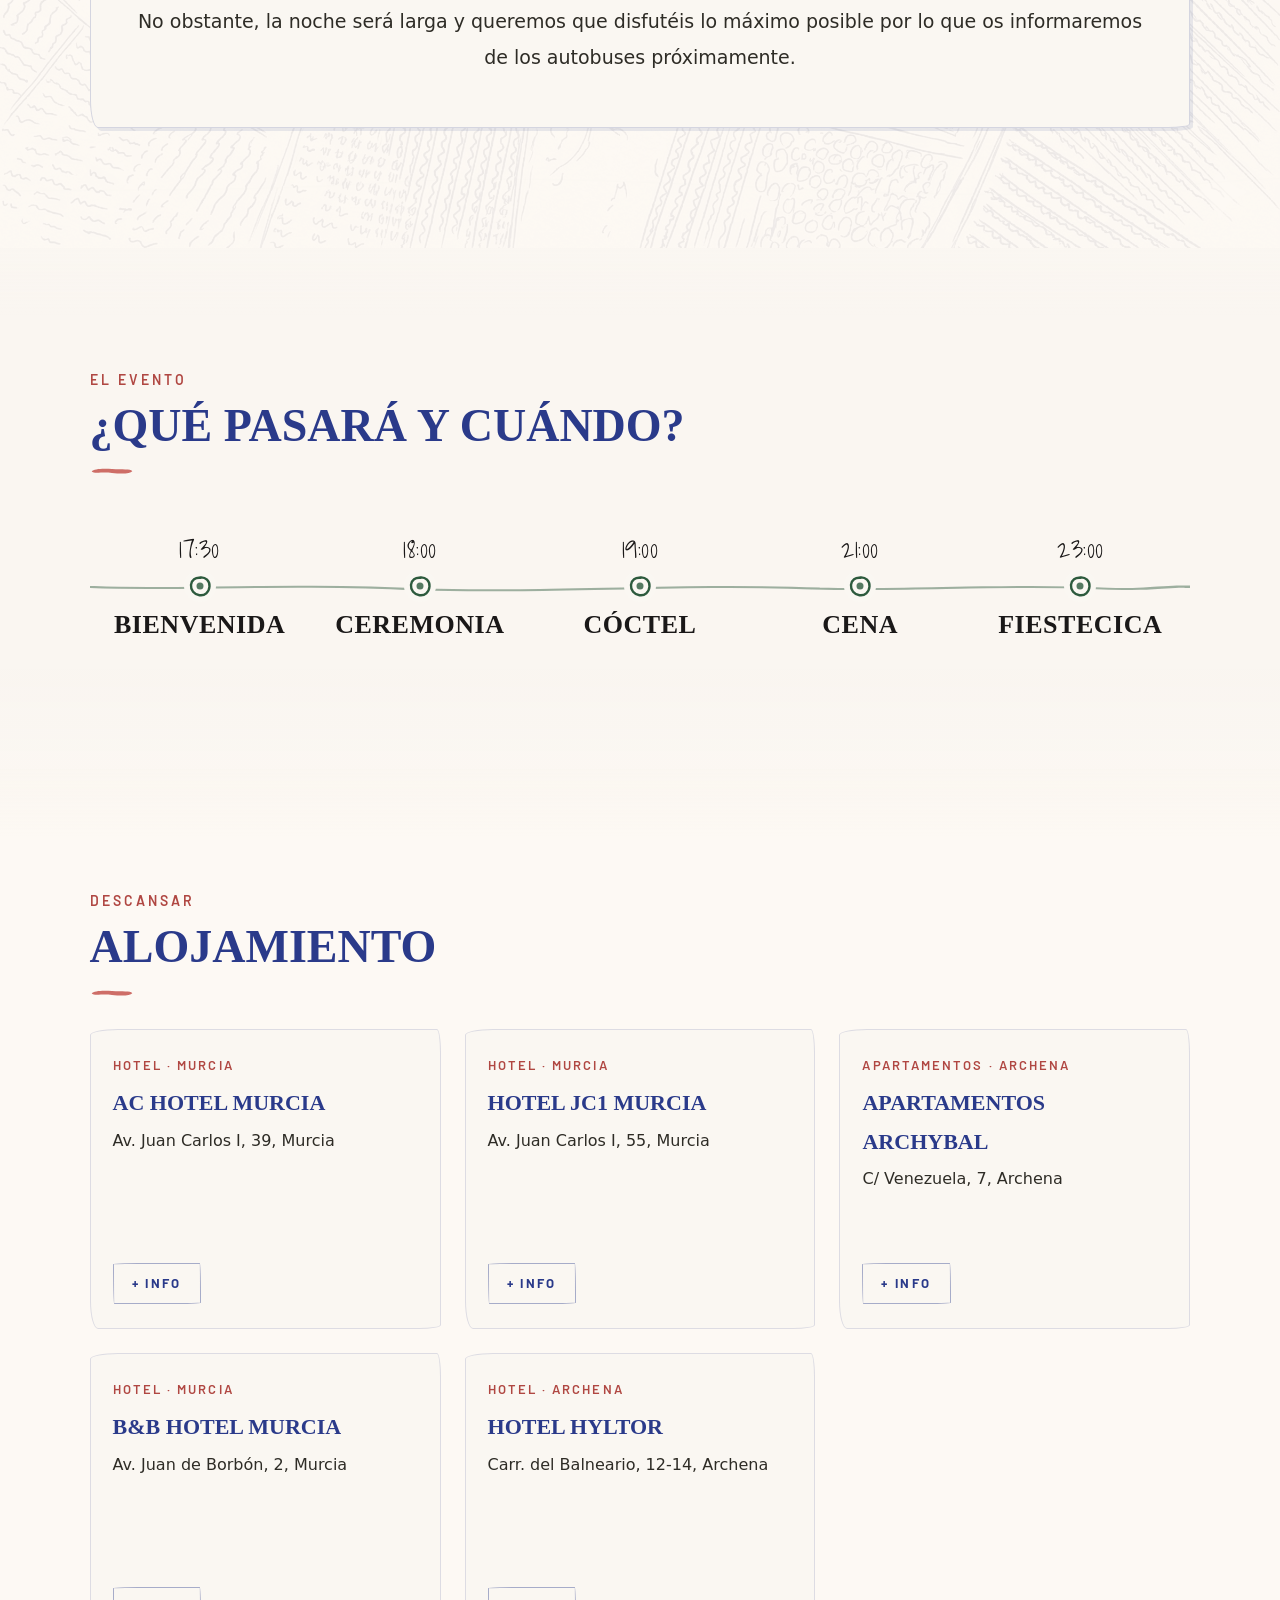
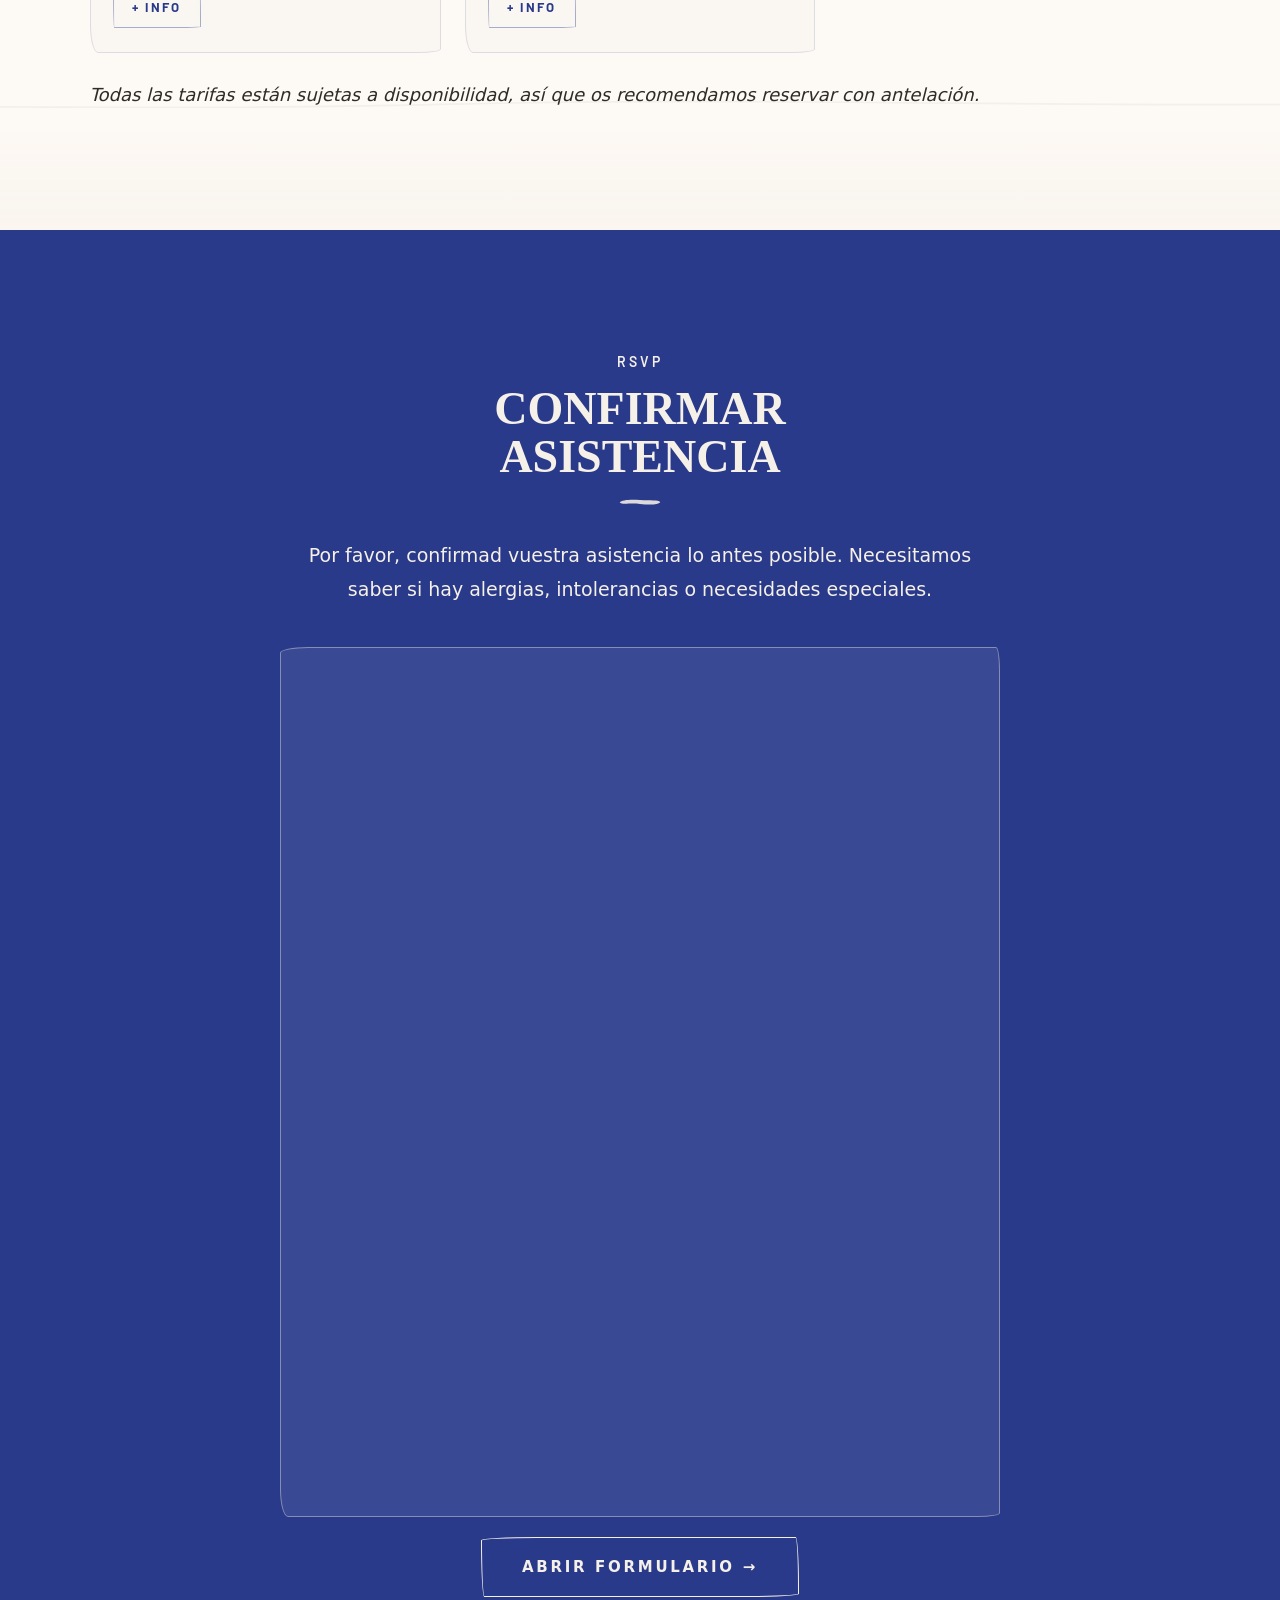
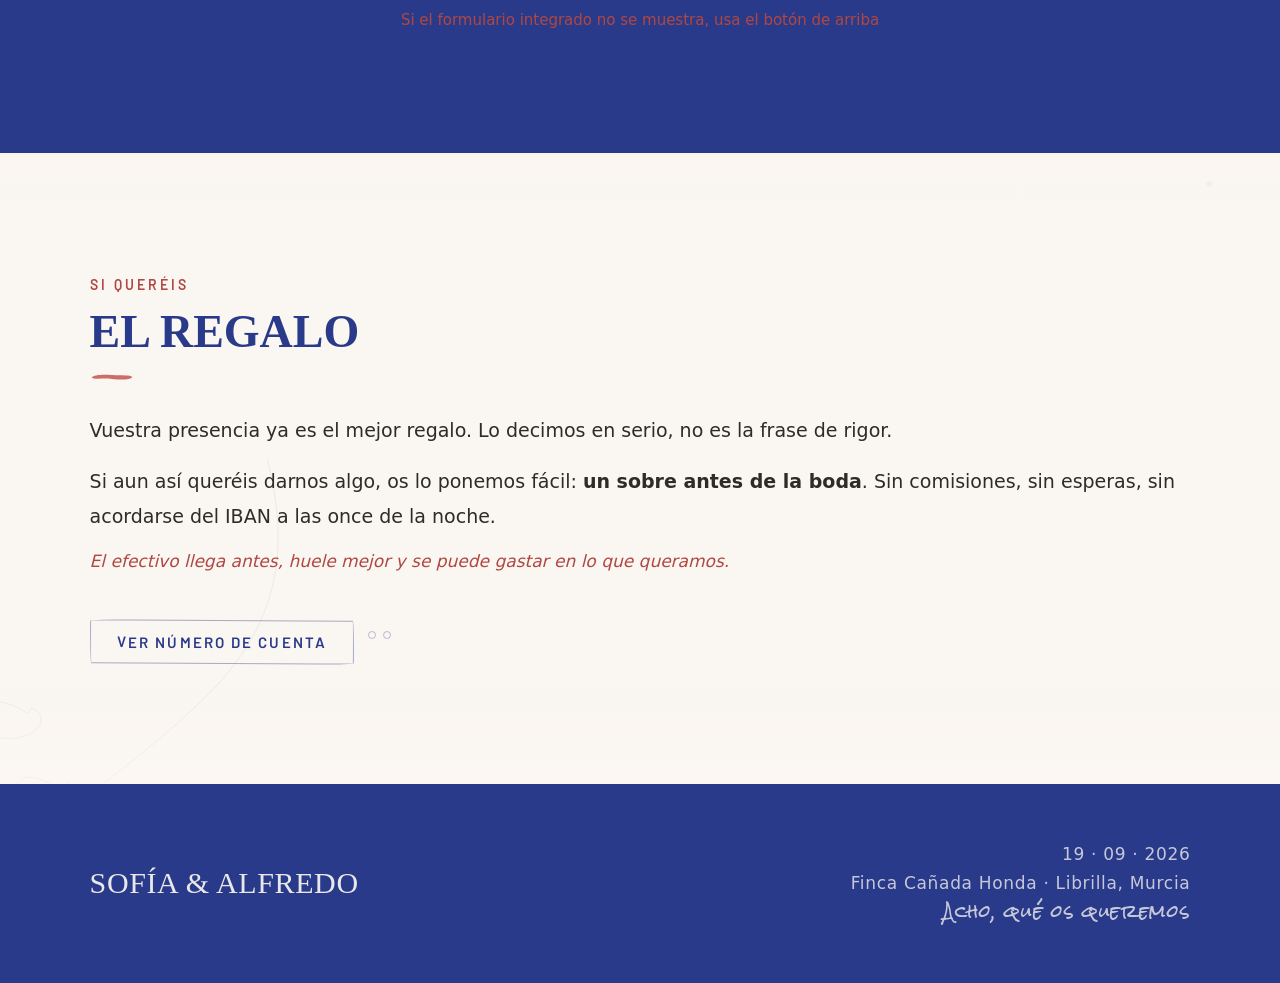
==== commit 9404280d: "Update RSVP intro message for clarity" ====
--- a/index.html
+++ b/index.html
@@ -4,7 +4,6 @@
   <meta charset="UTF-8" />
   <meta name="viewport" content="width=device-width, initial-scale=1.0" />
   <title>Boda Sofía & Alfredo</title>
-  <link rel="apple-touch-icon" sizes="180x180" href="/apple-touch-icon.png">
   <link rel="icon" type="image/png" sizes="32x32" href="/favicon-32x32.png">
   <link rel="icon" type="image/png" sizes="16x16" href="/favicon-16x16.png">
   <link rel="manifest" href="/site.webmanifest">
@@ -354,7 +353,7 @@
       <p class="s-tag">rsvp</p>
       <h2 class="s-title">Confirmar<br>Asistencia</h2>
       <span class="s-rule" style="margin: 18px auto 32px;"></span>
-      <p class="form-intro">Por favor, confirmad vuestra asistencia antes del <strong>1 de julio de 2026</strong>. Necesitamos saber si hay alergias, intolerancias o necesidades especiales.</p>
+      <p class="form-intro">Por favor, confirmad vuestra asistencia lo antes posible. Necesitamos saber si hay alergias, intolerancias o necesidades especiales.</p>
 
       <div class="gform-wrap">
         <iframe src="https://forms.gle/6UwZjYDCxcjFYhtC6" style="display: block; width: 100%; height: 860px; border: none; background: transparent;" title="Formulario de confirmación de asistencia" onerror="this.innerHTML='Cargando…'">Cargando…</iframe>
